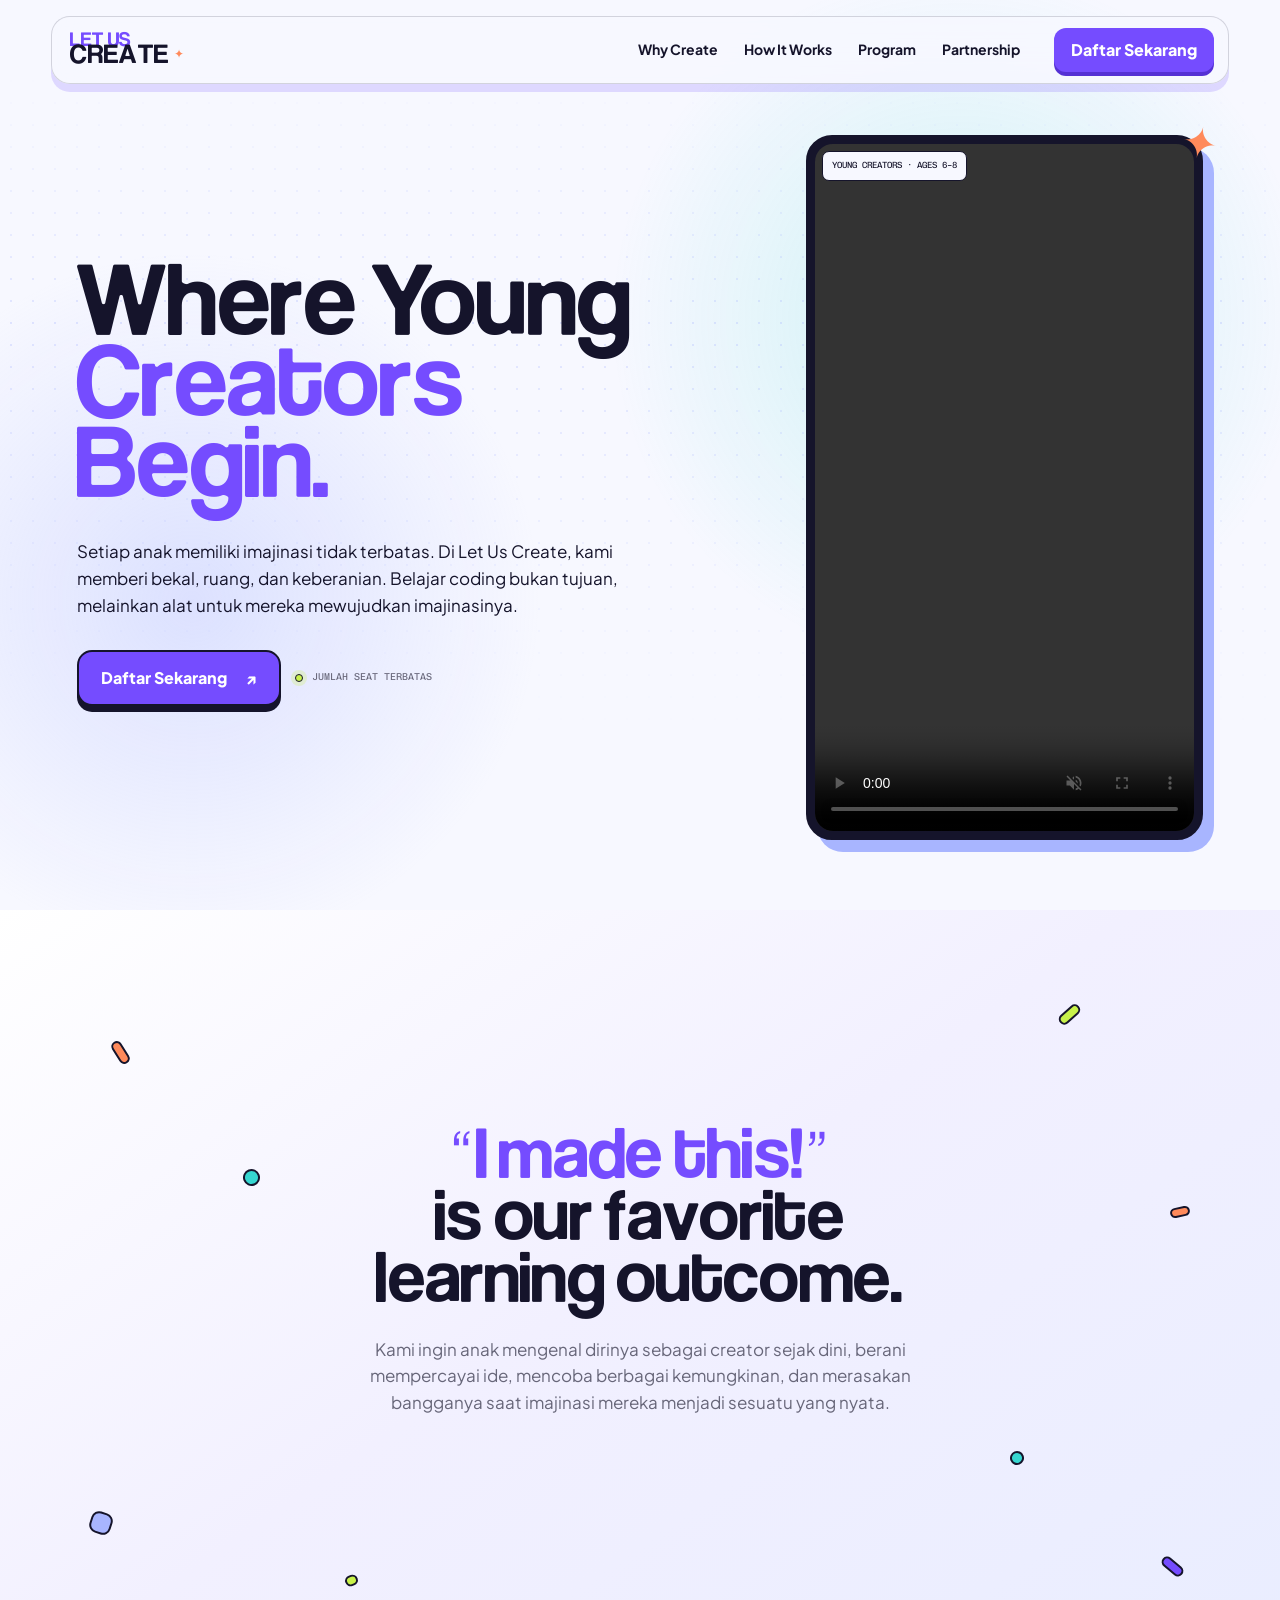
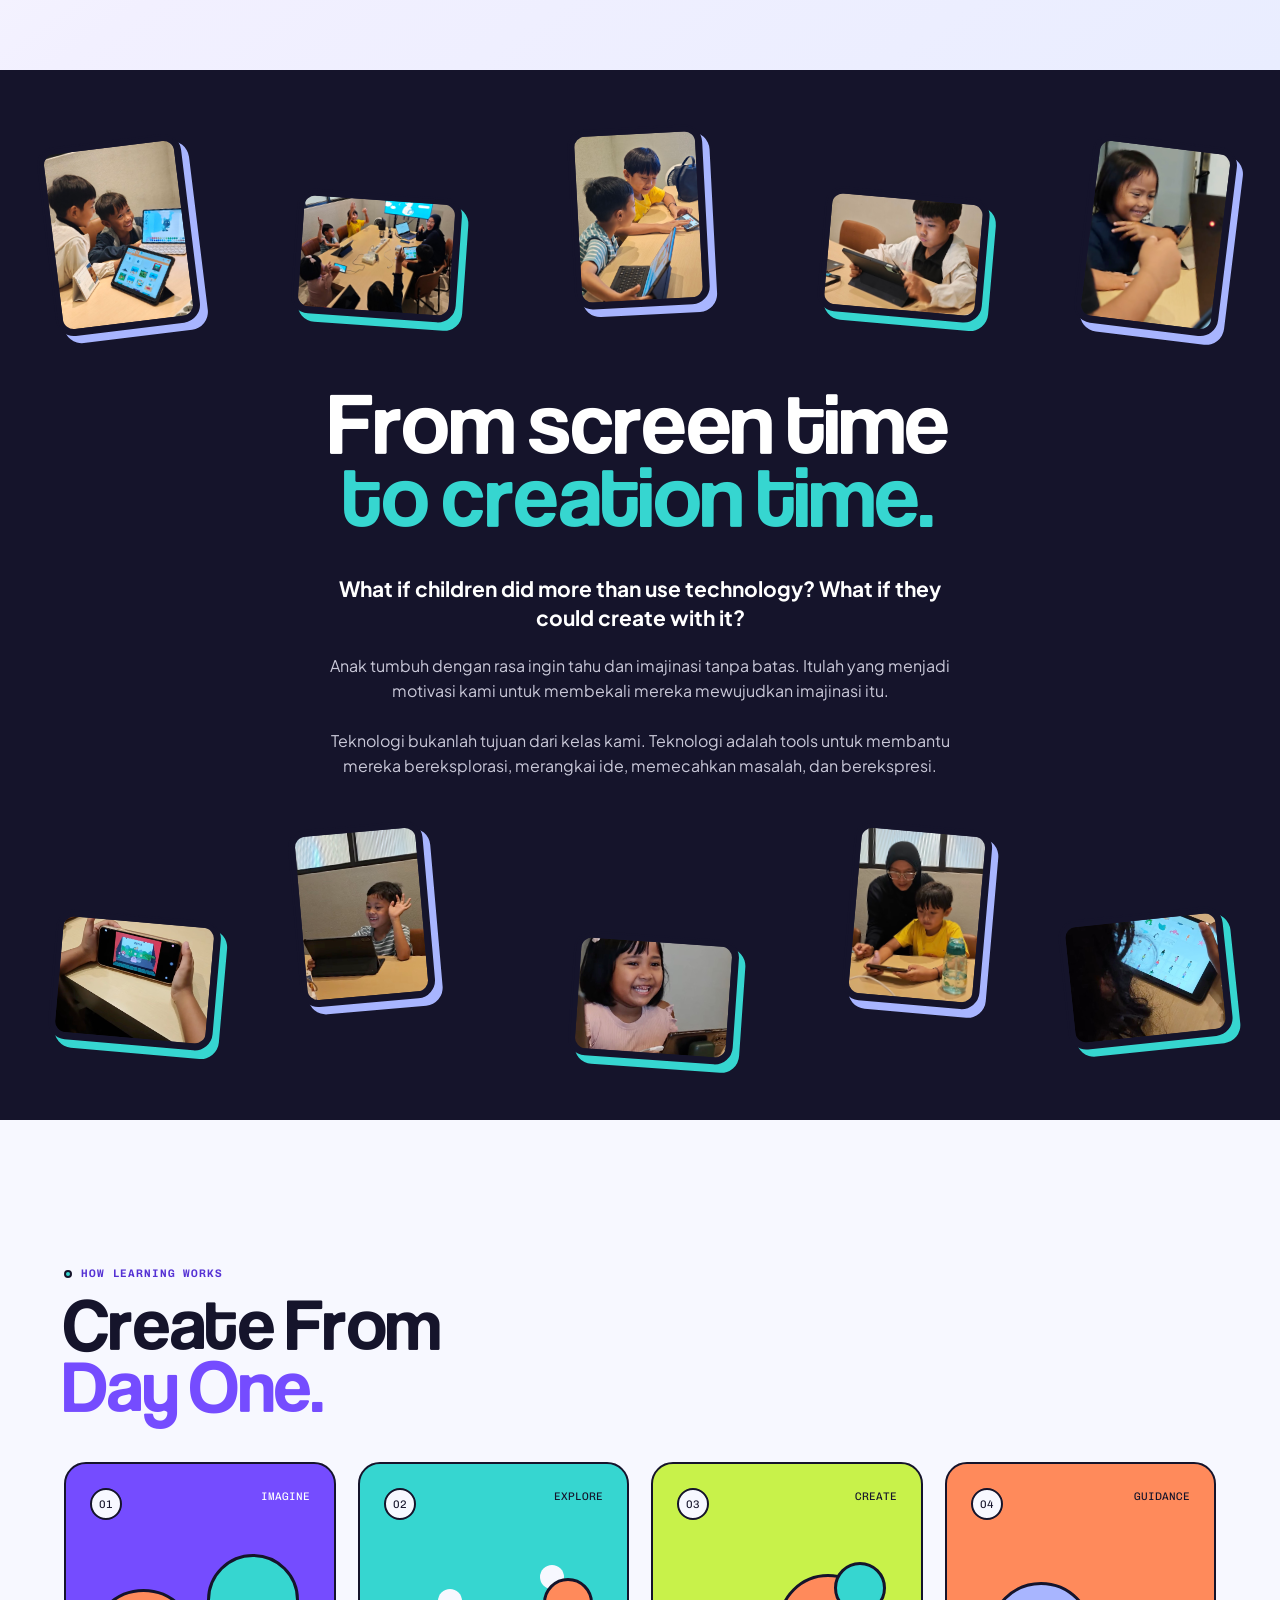
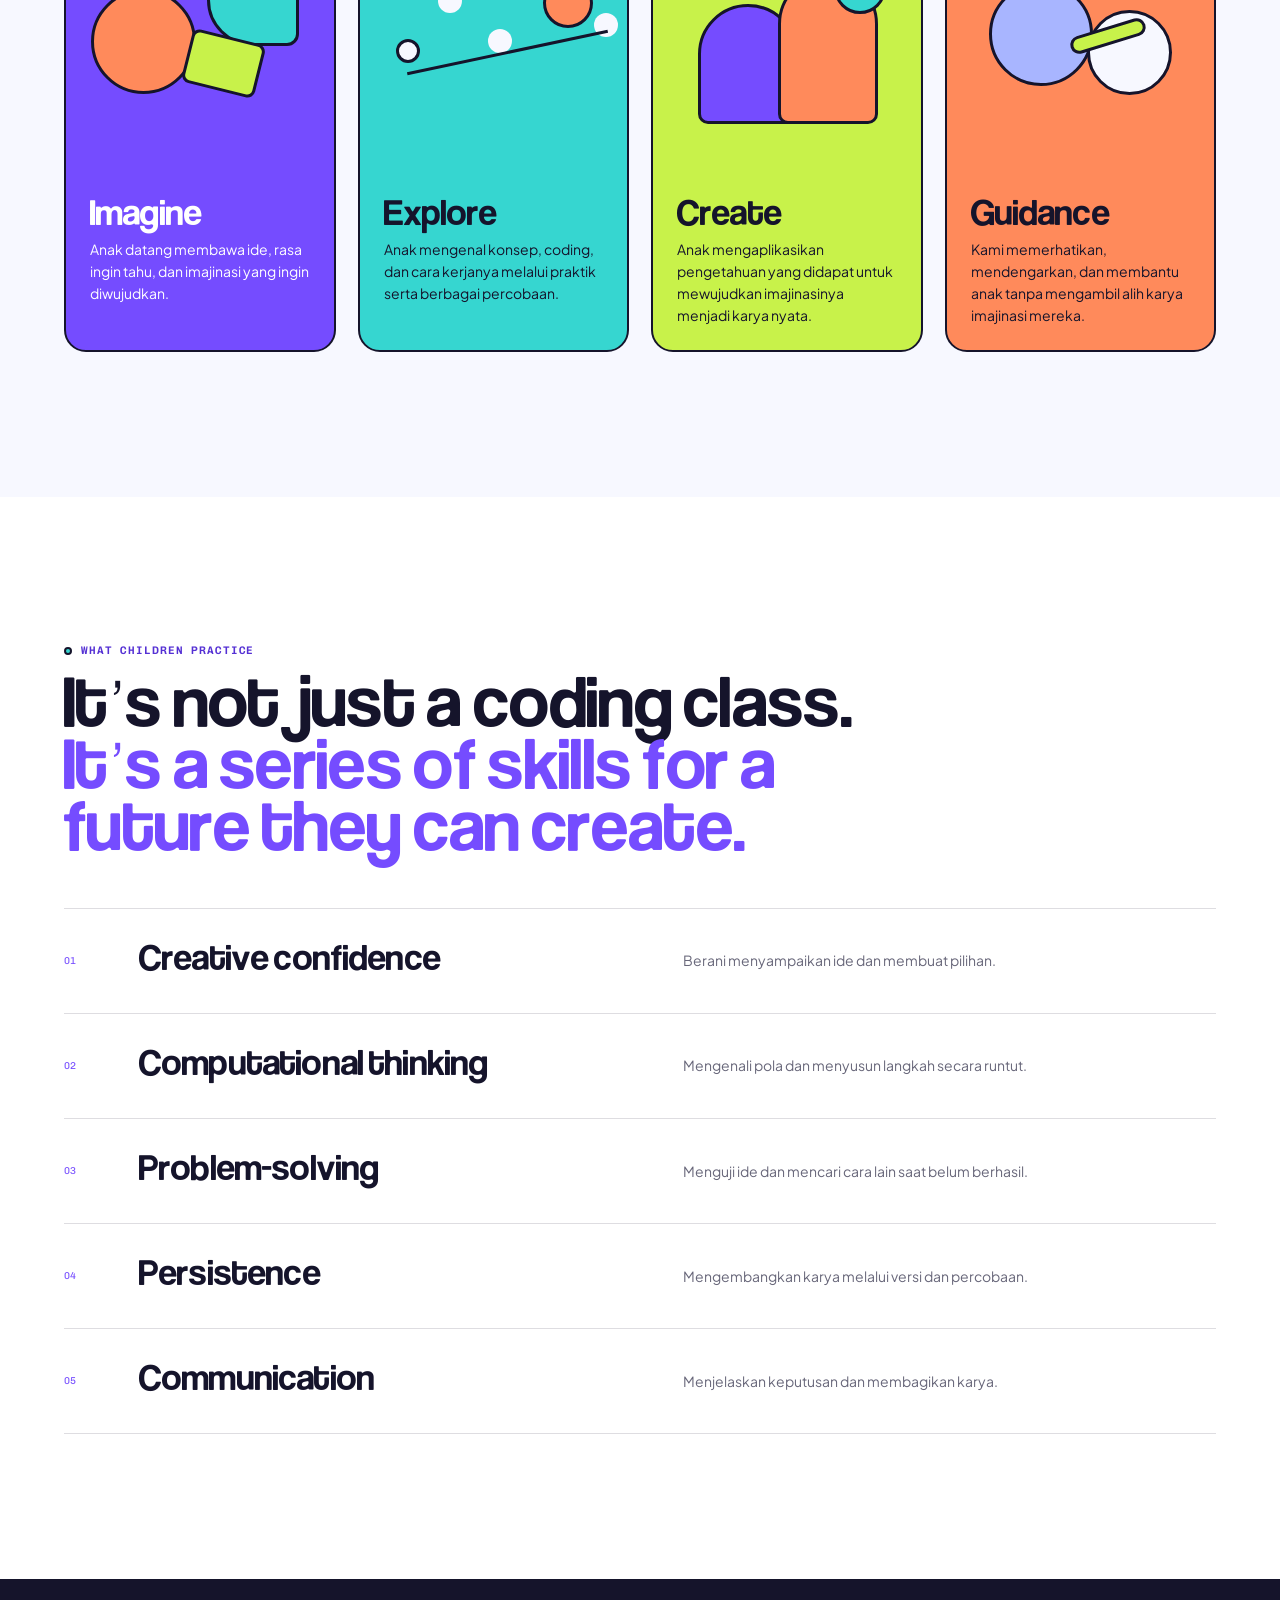
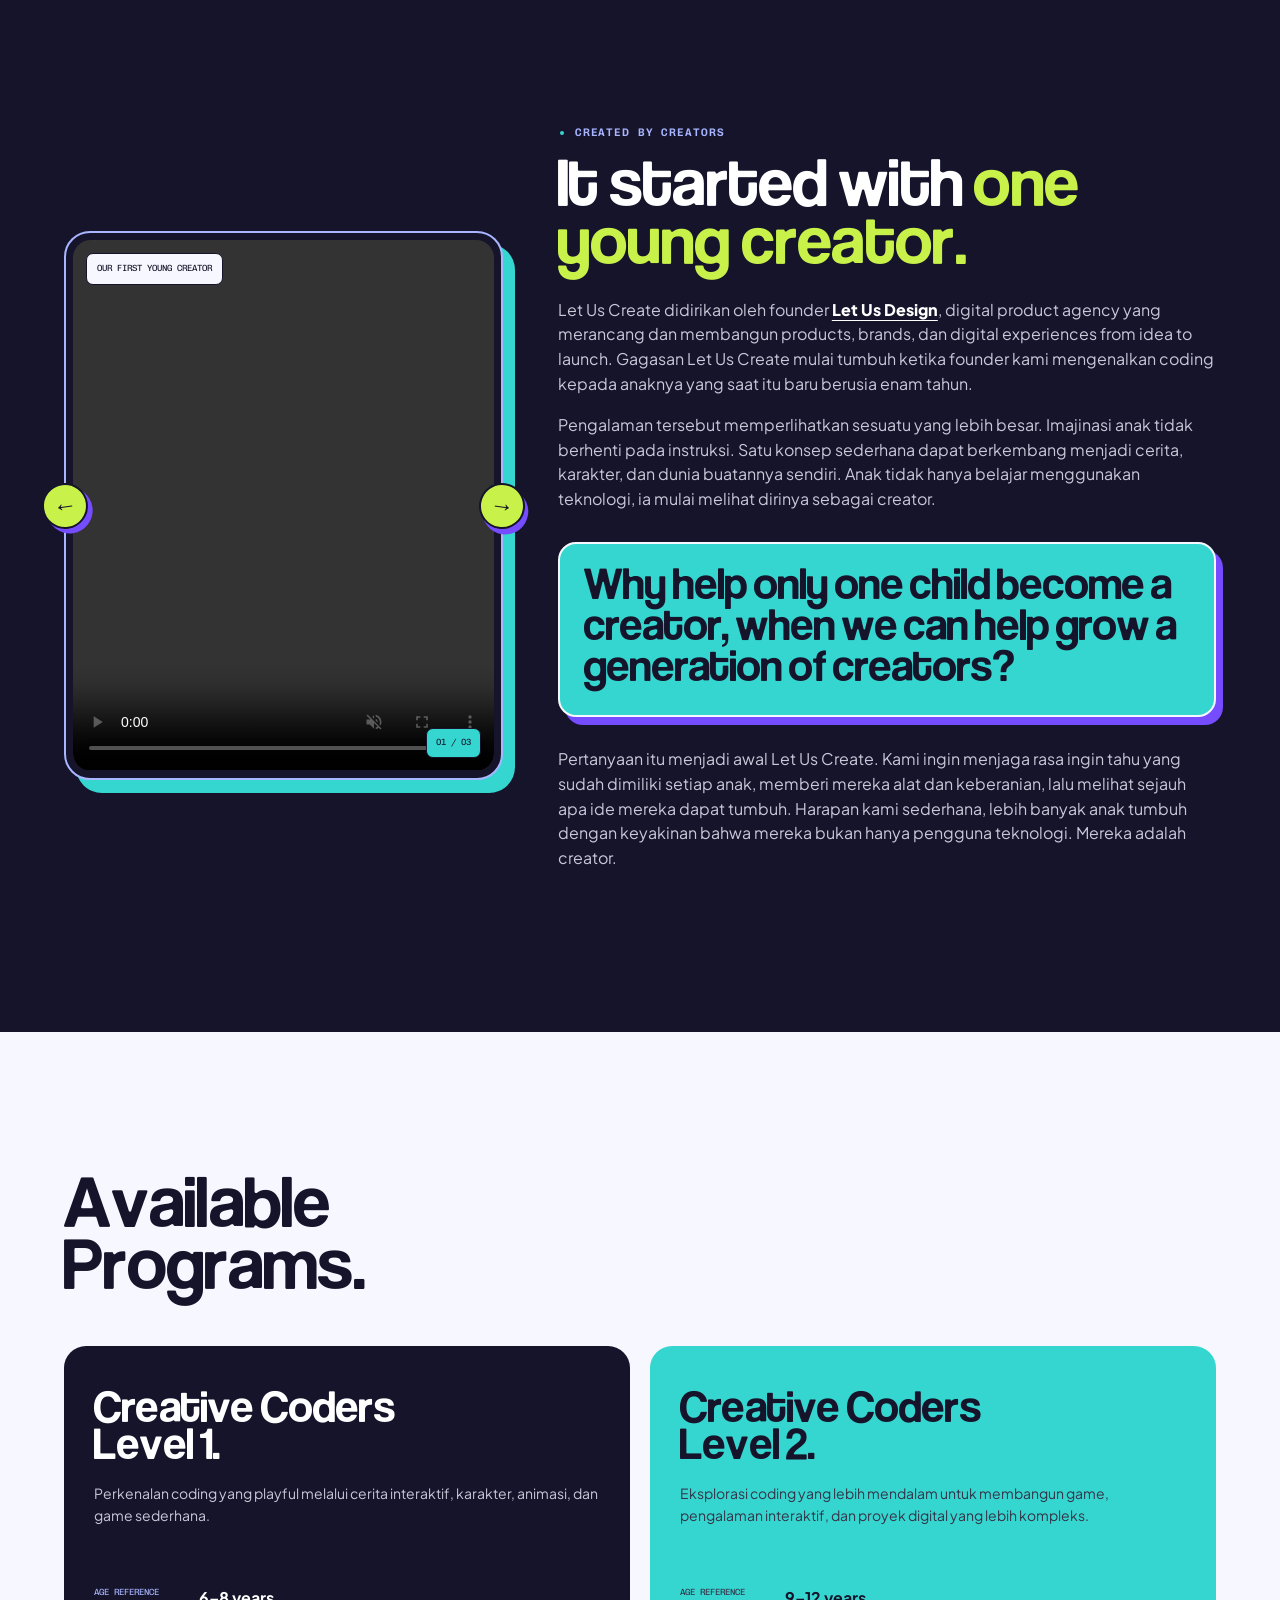
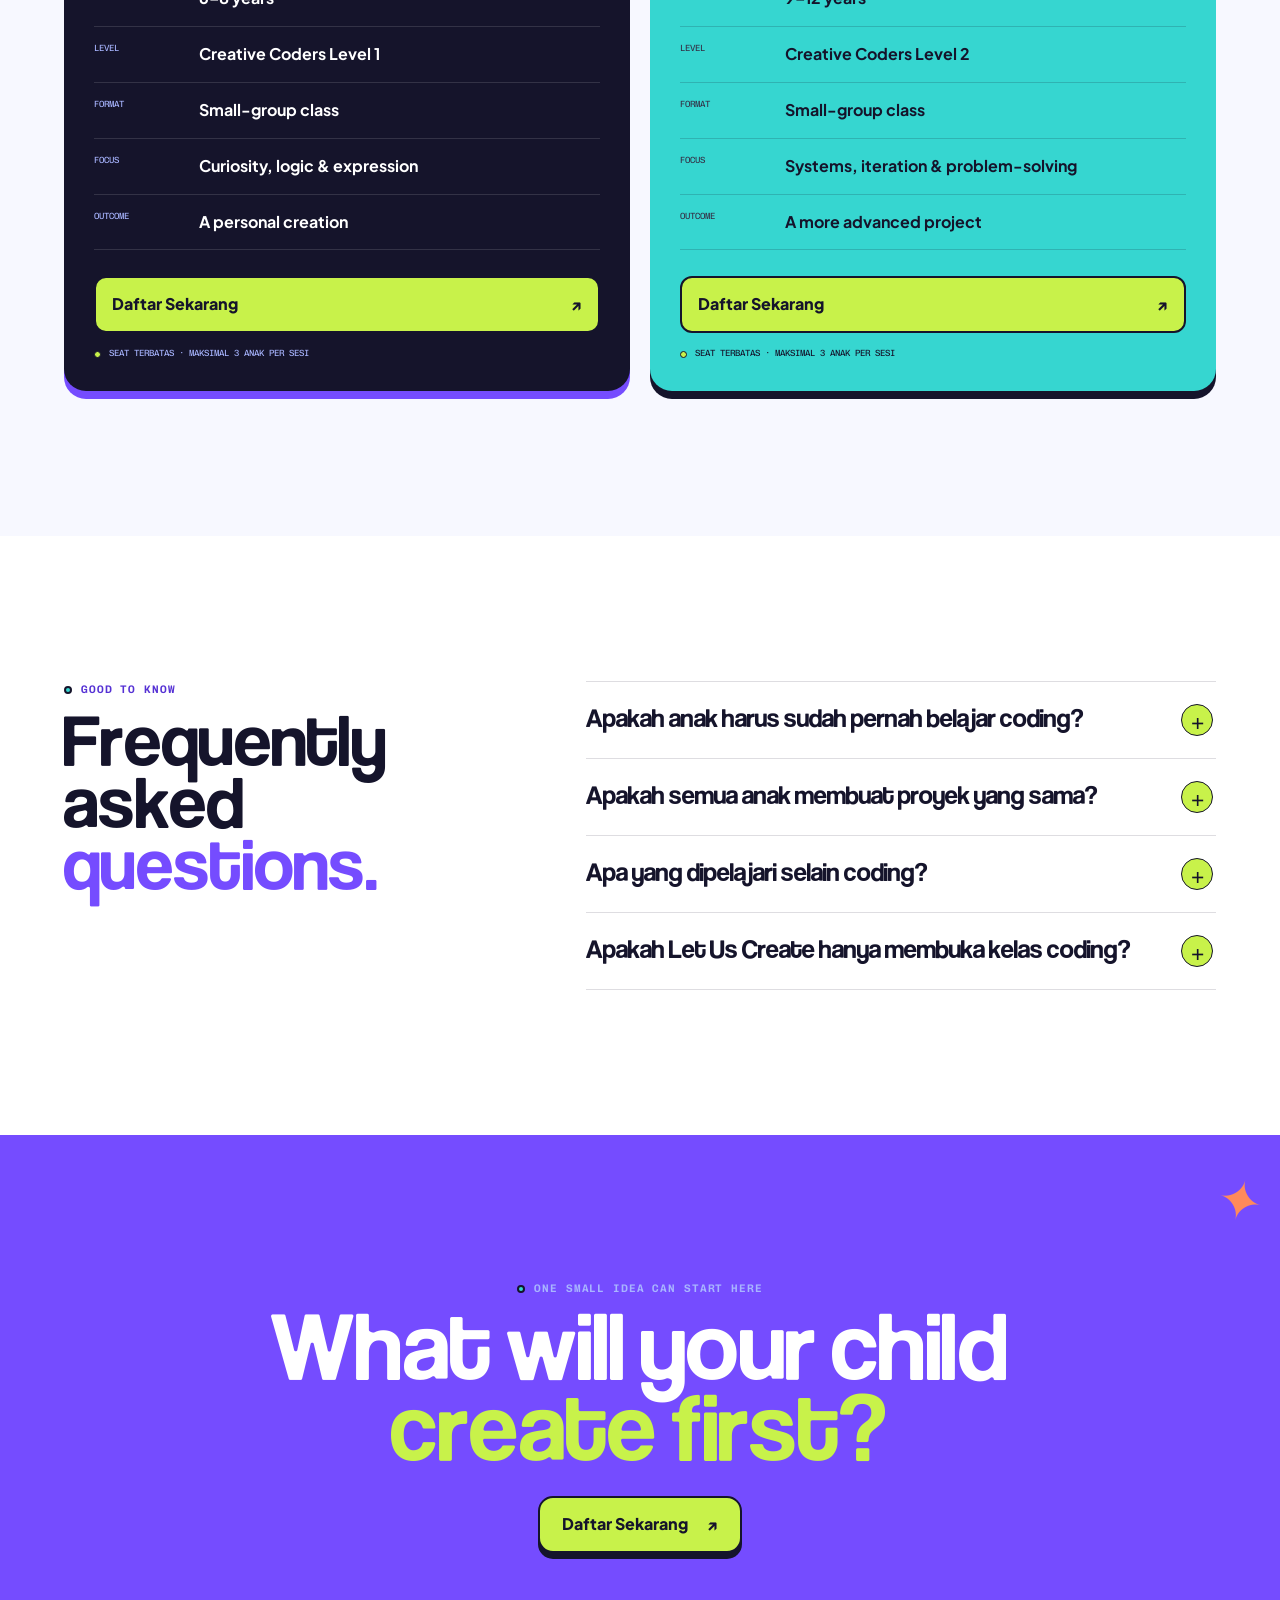
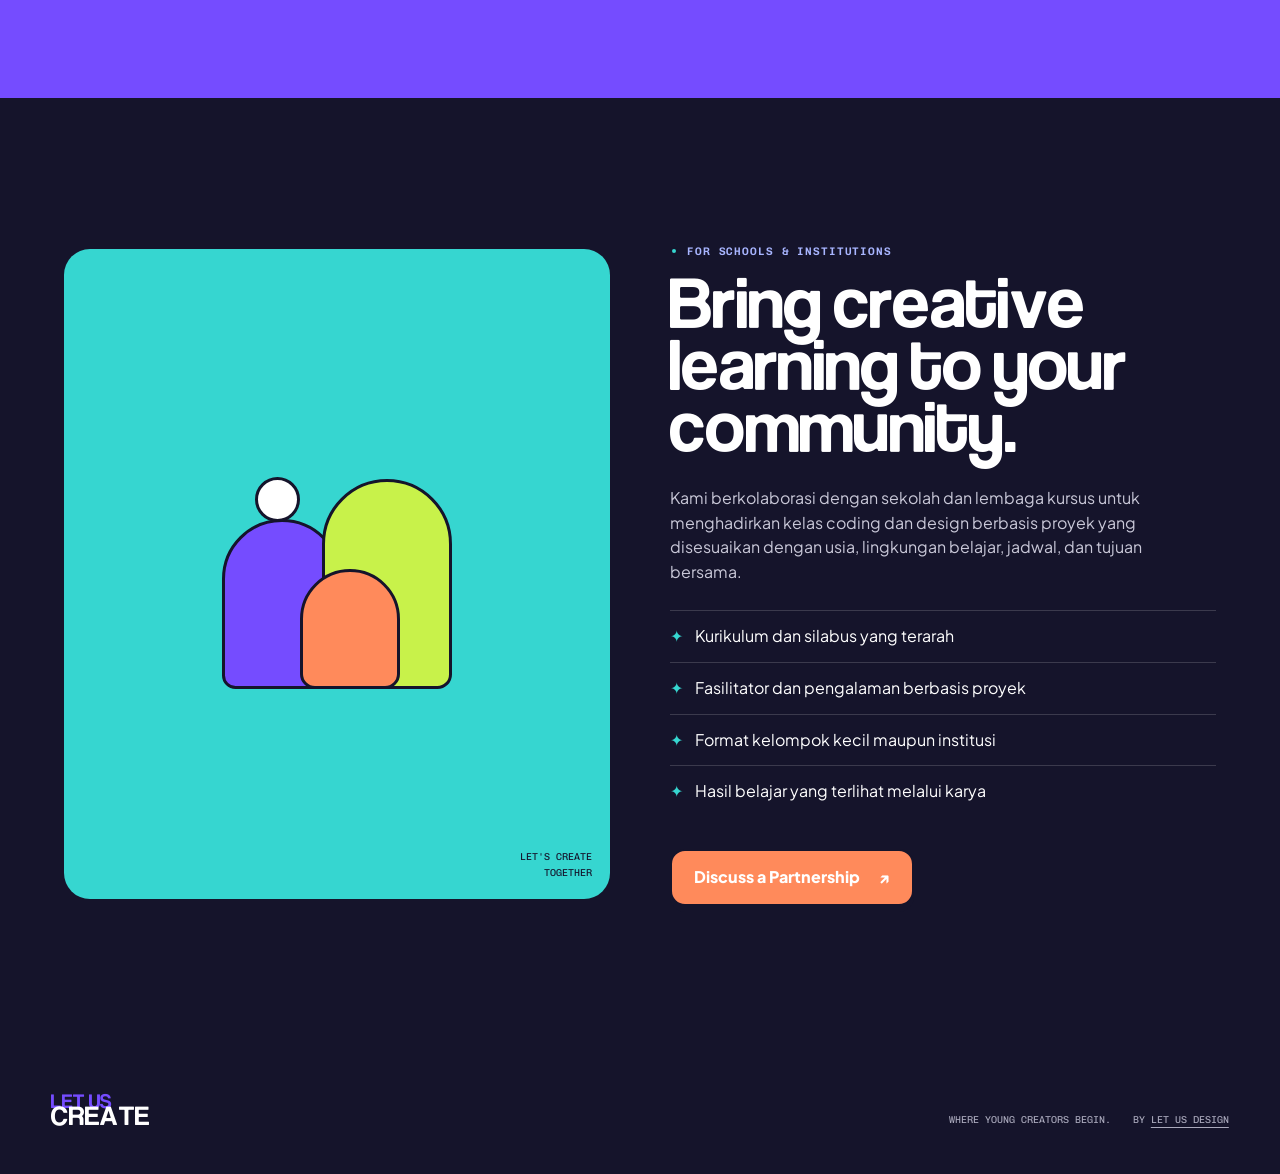
==== create/index.html @ 2b20029e "Let Us Create Website" ====
<!doctype html>
<html lang="id">
<head>
  <meta charset="utf-8">
  <meta name="viewport" content="width=device-width, initial-scale=1">
  <meta name="description" content="Let Us Create membantu anak usia 6–8 tahun belajar coding lewat kelas kreatif berbasis proyek. Anak mulai membuat karya sejak hari pertama.">
  <meta name="theme-color" content="#f7f8ff">
  <meta property="og:title" content="Let Us Create | Create From Day One">
  <meta property="og:description" content="Creative coding and design experiences where young ideas come to life.">
  <meta property="og:type" content="website">
  <title>Let Us Create | Create From Day One</title>
  <link rel="icon" href="../images/favicon.png">
  <link rel="stylesheet" href="styles.css">
</head>
<body>
  <a class="skip-link" href="#main">Skip to content</a>

  <header class="site-header" data-header>
    <div class="container site-header__inner">
    <a class="brand" href="#top" aria-label="Let Us Create, kembali ke atas">
      <span class="brand__let">LET US</span>
      <span class="brand__create">CREATE<span class="brand__spark" aria-hidden="true">✦</span></span>
    </a>

    <button class="menu-button" type="button" aria-expanded="false" aria-controls="site-nav" data-menu-button>
      <span></span><span></span>
      <span class="sr-only">Buka menu</span>
    </button>

    <nav class="site-nav" id="site-nav" aria-label="Navigasi utama" data-nav>
      <a href="#why">Why Create</a>
      <a href="#method">How It Works</a>
      <a href="#program">Program</a>
      <a href="#partner">Partnership</a>
      <a class="button button--small" href="https://calendly.com/sani-fath/30min" target="_blank" rel="noopener">Daftar Sekarang</a>
    </nav>
    </div>
  </header>

  <main id="main">
    <section class="hero" id="top">
      <div class="hero__dots" aria-hidden="true"></div>
      <div class="container hero__inner">
      <div class="hero__content reveal">
        <h1>Where Young<br><span>Creators Begin.</span></h1>
        <p class="hero__lead">Setiap anak memiliki imajinasi tidak terbatas. Di Let Us Create, kami memberi bekal, ruang, dan keberanian. Belajar coding bukan tujuan, melainkan alat untuk mereka mewujudkan imajinasinya.</p>
        <div class="hero__actions">
          <a class="button" href="https://calendly.com/sani-fath/30min" target="_blank" rel="noopener">Daftar Sekarang <span aria-hidden="true">↗</span></a>
          <span class="hero__seat"><i aria-hidden="true"></i> Jumlah seat terbatas</span>
        </div>
      </div>

      <div class="hero-video reveal">
        <video autoplay muted loop controls playsinline preload="metadata" aria-label="Video kelas Let Us Create">
          <source src="../let-us-create/Kids Coding Class Trial.mp4" type="video/mp4">
          Browser Anda tidak mendukung pemutaran video.
        </video>
        <div class="video-tag video-tag--top">YOUNG CREATORS · AGES 6–8</div>
        <div class="hero-video__spark" aria-hidden="true">✦</div>
      </div>
      </div>
    </section>

    <section class="video-story" id="creator-story">
      <div class="pride-confetti" aria-hidden="true">
        <i></i><i></i><i></i><i></i><i></i><i></i><i></i><i></i>
      </div>
      <div class="container"><div class="section-heading section-heading--center reveal">
        <h2><span class="trial-highlight">“I made this!”</span><span class="trial-rest">is our favorite<br><span class="trial-outcome">learning outcome.</span></span></h2>
        <p>Kami ingin anak mengenal dirinya sebagai creator sejak dini, berani mempercayai ide, mencoba berbagai kemungkinan, dan merasakan bangganya saat imajinasi mereka menjadi sesuatu yang nyata.</p>
      </div></div>
    </section>

    <section class="screen-time" id="why">
      <div class="container screen-time__inner">
      <div class="screen-time__copy reveal">
        <h2>From screen time<br><em>to creation time.</em></h2>
      </div>
      <div class="screen-time__detail reveal">
        <p class="lead-light">What if children did more than use technology? What if they could create with it?</p>
        <p>Anak tumbuh dengan rasa ingin tahu dan imajinasi tanpa batas. Itulah yang menjadi motivasi kami untuk membekali mereka mewujudkan imajinasi itu.<br><br>Teknologi bukanlah tujuan dari kelas kami. Teknologi adalah tools untuk membantu mereka bereksplorasi, merangkai ide, memecahkan masalah, dan berekspresi.</p>
      </div>
      <div class="screen-time__gallery" aria-hidden="true">
        <figure><img src="../let-us-create/assets/coding%201.jpg" alt=""></figure>
        <figure><img src="../let-us-create/assets/coding%202.jpg" alt=""></figure>
        <figure><img src="../let-us-create/assets/coding%203.jpg" alt=""></figure>
        <figure><img src="../let-us-create/assets/coding%204.jpg" alt=""></figure>
        <figure><img src="../let-us-create/assets/coding%205.jpg" alt=""></figure>
        <figure><img src="../let-us-create/assets/coding%206.jpg" alt=""></figure>
        <figure><img src="../let-us-create/assets/coding%207.jpg" alt=""></figure>
        <figure><img src="../let-us-create/assets/coding%208.jpg" alt=""></figure>
        <figure><img src="../let-us-create/assets/coding%209.jpg" alt=""></figure>
        <figure><img src="../let-us-create/assets/coding%2010.jpg" alt=""></figure>
      </div>
      </div>
    </section>

    <section class="method section" id="method">
      <div class="container">
      <div class="section-heading reveal">
        <p class="eyebrow"><span></span> How learning works</p>
        <h2>Create From<br><span>Day One.</span></h2>
      </div>

      <div class="steps">
        <article class="step step--purple reveal">
          <div class="step__top"><span>01</span><span>IMAGINE</span></div>
          <div class="step__graphic step__graphic--imagine" aria-hidden="true"><i></i><i></i><i></i></div>
          <h3>Imagine</h3>
          <p>Anak datang membawa ide, rasa ingin tahu, dan imajinasi yang ingin diwujudkan.</p>
        </article>

        <article class="step step--cyan reveal">
          <div class="step__top"><span>02</span><span>EXPLORE</span></div>
          <div class="step__graphic step__graphic--explore" aria-hidden="true"><i></i><i></i><i></i></div>
          <h3>Explore</h3>
          <p>Anak mengenal konsep, coding, dan cara kerjanya melalui praktik serta berbagai percobaan.</p>
        </article>

        <article class="step step--lime reveal">
          <div class="step__top"><span>03</span><span>CREATE</span></div>
          <div class="step__graphic step__graphic--create" aria-hidden="true"><i></i><i></i><i></i></div>
          <h3>Create</h3>
          <p>Anak mengaplikasikan pengetahuan yang didapat untuk mewujudkan imajinasinya menjadi karya nyata.</p>
        </article>

        <article class="step step--orange reveal">
          <div class="step__top"><span>04</span><span>GUIDANCE</span></div>
          <div class="step__graphic step__graphic--guidance" aria-hidden="true"><i></i><i></i><i></i></div>
          <h3>Guidance</h3>
          <p>Kami memerhatikan, mendengarkan, dan membantu anak tanpa mengambil alih karya imajinasi mereka.</p>
        </article>
      </div>
      </div>
    </section>

    <section class="difference section" hidden aria-hidden="true">
      <div class="container">
      <div class="section-heading section-heading--center reveal">
        <h2>Not just what they know,<br><span>but what they can create.</span></h2>
      </div>

      <div class="feature-grid">
        <article class="feature feature--wide feature--violet reveal">
          <span class="feature__index">01</span>
          <div>
            <h3>Create from the first class</h3>
            <p>Karya pertama boleh sederhana. Yang penting, rasa memiliki dan rasa bangganya nyata.</p>
          </div>
          <div class="mini-creation" aria-hidden="true"><span></span><span></span><span></span></div>
        </article>
        <article class="feature reveal">
          <span class="feature__index">02</span>
          <h3>Projects, not passive lectures</h3>
          <p>Konsep langsung dipakai dalam proyek agar terasa konkret dan mudah dipahami.</p>
        </article>
        <article class="feature feature--dark reveal">
          <span class="feature__index">03</span>
          <h3>One foundation, many possibilities</h3>
          <p>Satu titik awal tidak harus menghasilkan tujuh karya yang identik.</p>
        </article>
        <article class="feature feature--wide feature--cyan reveal">
          <span class="feature__index">04</span>
          <div>
            <h3>Guidance without taking over</h3>
            <p>Fasilitator bertanya, mendengarkan, dan membantu anak menemukan langkah berikutnya tanpa mengambil alih karyanya.</p>
          </div>
          <div class="node-path" aria-hidden="true"><i></i><i></i><i></i></div>
        </article>
      </div>
      </div>
    </section>

    <section class="skills section">
      <div class="container">
      <p class="eyebrow reveal"><span></span> What children practice</p>
      <div class="skills__headline reveal">
        <h2>It’s not just a coding class.<br><span>It’s a series of skills for a future they can create.</span></h2>
      </div>
      <div class="skill-list">
        <div class="skill-item reveal"><span>01</span><h3>Creative confidence</h3><p>Berani menyampaikan ide dan membuat pilihan.</p></div>
        <div class="skill-item reveal"><span>02</span><h3>Computational thinking</h3><p>Mengenali pola dan menyusun langkah secara runtut.</p></div>
        <div class="skill-item reveal"><span>03</span><h3>Problem-solving</h3><p>Menguji ide dan mencari cara lain saat belum berhasil.</p></div>
        <div class="skill-item reveal"><span>04</span><h3>Persistence</h3><p>Mengembangkan karya melalui versi dan percobaan.</p></div>
        <div class="skill-item reveal"><span>05</span><h3>Communication</h3><p>Menjelaskan keputusan dan membagikan karya.</p></div>
      </div>
      </div>
    </section>

    <section class="about section">
      <div class="container about__inner">
        <div class="about__media reveal" data-about-slider>
          <div class="about__slides">
            <video class="active" muted loop controls playsinline preload="metadata" aria-label="Cerita awal Let Us Create, video 1" data-about-slide>
              <source src="../let-us-create/assets/video%20coding%201.mp4" type="video/mp4">
            </video>
            <video muted loop controls playsinline preload="metadata" aria-label="Cerita awal Let Us Create, video 2" data-about-slide aria-hidden="true">
              <source src="../let-us-create/assets/video%20coding%202.mp4" type="video/mp4">
            </video>
            <video muted loop controls playsinline preload="metadata" aria-label="Cerita awal Let Us Create, video 3" data-about-slide aria-hidden="true">
              <source src="../let-us-create/assets/video%20coding%203.mp4" type="video/mp4">
            </video>
          </div>
          <span class="about__media-label">OUR FIRST YOUNG CREATOR</span>
          <button class="about__arrow about__arrow--prev" type="button" aria-label="Video sebelumnya" data-about-prev>←</button>
          <button class="about__arrow about__arrow--next" type="button" aria-label="Video berikutnya" data-about-next>→</button>
          <span class="about__counter" aria-live="polite" data-about-counter>01 / 03</span>
        </div>
        <div class="about__copy reveal">
          <p class="eyebrow eyebrow--light"><span></span> Created by creators</p>
          <h2>It started with <span>one young creator.</span></h2>
          <p>Let Us Create didirikan oleh founder <a href="../index.html">Let Us Design</a>, digital product agency yang merancang dan membangun products, brands, dan digital experiences from idea to launch. Gagasan Let Us Create mulai tumbuh ketika founder kami mengenalkan coding kepada anaknya yang saat itu baru berusia enam tahun.</p>
          <p>Pengalaman tersebut memperlihatkan sesuatu yang lebih besar. Imajinasi anak tidak berhenti pada instruksi. Satu konsep sederhana dapat berkembang menjadi cerita, karakter, dan dunia buatannya sendiri. Anak tidak hanya belajar menggunakan teknologi, ia mulai melihat dirinya sebagai creator.</p>
          <blockquote>Why help only one child become a creator, when we can help grow a generation of creators?</blockquote>
          <p>Pertanyaan itu menjadi awal Let Us Create. Kami ingin menjaga rasa ingin tahu yang sudah dimiliki setiap anak, memberi mereka alat dan keberanian, lalu melihat sejauh apa ide mereka dapat tumbuh. Harapan kami sederhana, lebih banyak anak tumbuh dengan keyakinan bahwa mereka bukan hanya pengguna teknologi. Mereka adalah creator.</p>
        </div>
      </div>
    </section>

    <section class="program section" id="program">
      <div class="container">
      <div class="program__intro reveal">
        <h2>Available<br><span>Programs.</span></h2>
      </div>

      <div class="program-grid">
        <article class="program-card program-card--junior reveal">
          <div class="program-card__title">
            <h3>Creative Coders<br>Level 1.</h3>
            <p>Perkenalan coding yang playful melalui cerita interaktif, karakter, animasi, dan game sederhana.</p>
          </div>
          <dl>
            <div><dt>AGE REFERENCE</dt><dd>6–8 years</dd></div>
            <div><dt>LEVEL</dt><dd>Creative Coders Level 1</dd></div>
            <div><dt>FORMAT</dt><dd>Small-group class</dd></div>
            <div><dt>FOCUS</dt><dd>Curiosity, logic &amp; expression</dd></div>
            <div><dt>OUTCOME</dt><dd>A personal creation</dd></div>
          </dl>
          <a class="program-card__action" href="https://calendly.com/sani-fath/30min" target="_blank" rel="noopener">Daftar Sekarang <span aria-hidden="true">↗</span></a>
          <p class="program-card__seat"><i aria-hidden="true"></i> Seat terbatas · Maksimal 3 anak per sesi</p>
        </article>

        <article class="program-card program-card--makers reveal">
          <div class="program-card__title">
            <h3>Creative Coders<br>Level 2.</h3>
            <p>Eksplorasi coding yang lebih mendalam untuk membangun game, pengalaman interaktif, dan proyek digital yang lebih kompleks.</p>
          </div>
          <dl>
            <div><dt>AGE REFERENCE</dt><dd>9–12 years</dd></div>
            <div><dt>LEVEL</dt><dd>Creative Coders Level 2</dd></div>
            <div><dt>FORMAT</dt><dd>Small-group class</dd></div>
            <div><dt>FOCUS</dt><dd>Systems, iteration &amp; problem-solving</dd></div>
            <div><dt>OUTCOME</dt><dd>A more advanced project</dd></div>
          </dl>
          <a class="program-card__action" href="https://calendly.com/sani-fath/30min" target="_blank" rel="noopener">Daftar Sekarang <span aria-hidden="true">↗</span></a>
          <p class="program-card__seat"><i aria-hidden="true"></i> Seat terbatas · Maksimal 3 anak per sesi</p>
        </article>
      </div>
      </div>
    </section>

    <section class="faq section">
      <div class="container">
      <div class="section-heading reveal">
        <p class="eyebrow"><span></span> Good to know</p>
        <h2>Frequently asked<br><span>questions.</span></h2>
      </div>
      <div class="faq-list">
        <details class="reveal">
          <summary>Apakah anak harus sudah pernah belajar coding?<span>+</span></summary>
          <p>Tidak. Creative Coding: Explorer dirancang sebagai kelas pengenalan. Kami memulai dari alat dan konsep yang sesuai usia.</p>
        </details>
        <details class="reveal">
          <summary>Apakah semua anak membuat proyek yang sama?<span>+</span></summary>
          <p>Anak bisa memulai dari fondasi yang sama, tetapi bebas membuat pilihan personal. Karakter, cerita, interaksi, dan hasil akhirnya dapat berbeda.</p>
        </details>
        <details class="reveal">
          <summary>Apa yang dipelajari selain coding?<span>+</span></summary>
          <p>Anak juga melatih kreativitas, cara berpikir runtut, problem-solving, keberanian mencoba, ketekunan, dan kemampuan menjelaskan karya.</p>
        </details>
        <details class="reveal">
          <summary>Apakah Let Us Create hanya membuka kelas coding?<span>+</span></summary>
          <p>Coding adalah program pertama kami. Ke depan, Let Us Create dapat berkembang ke design, storytelling, ilustrasi digital, animasi, dan teknologi kreatif lainnya.</p>
        </details>
      </div>
      </div>
    </section>

    <section class="final-cta">
      <div class="container final-cta__inner">
      <div class="final-cta__spark" aria-hidden="true">✦</div>
      <p class="eyebrow eyebrow--light"><span></span> One small idea can start here</p>
      <h2>What will your child<br><em>create first?</em></h2>
      <a class="button button--lime" href="https://calendly.com/sani-fath/30min" target="_blank" rel="noopener">Daftar Sekarang <span aria-hidden="true">↗</span></a>
      </div>
    </section>

    <section class="partnership section" id="partner">
      <div class="container partnership__inner">
      <div class="partnership__visual reveal" aria-hidden="true">
        <div class="partner-portal"><i></i><i></i><i></i><i></i></div>
        <span>LET'S CREATE<br>TOGETHER</span>
      </div>
      <div class="partnership__copy reveal">
        <p class="eyebrow eyebrow--light"><span></span> For schools &amp; institutions</p>
        <h2>Bring creative learning to your community.</h2>
        <p>Kami berkolaborasi dengan sekolah dan lembaga kursus untuk menghadirkan kelas coding dan design berbasis proyek yang disesuaikan dengan usia, lingkungan belajar, jadwal, dan tujuan bersama.</p>
        <ul>
          <li>Kurikulum dan silabus yang terarah</li>
          <li>Fasilitator dan pengalaman berbasis proyek</li>
          <li>Format kelompok kecil maupun institusi</li>
          <li>Hasil belajar yang terlihat melalui karya</li>
        </ul>
        <a class="button button--orange" href="https://calendly.com/sani-fath/30min" target="_blank" rel="noopener">Discuss a Partnership <span aria-hidden="true">↗</span></a>
      </div>
      </div>
    </section>
  </main>

  <footer class="footer">
    <div class="container footer__inner">
    <a class="brand brand--footer" href="#top">
      <span class="brand__let">LET US</span>
      <span class="brand__create">CREATE</span>
    </a>
    <p>Where Young Creators Begin.</p>
    <p>By <a href="../index.html">Let Us Design</a></p>
    </div>
  </footer>

  <script src="script.js"></script>
</body>
</html>
---- create/styles.css ----
@import url("https://fonts.googleapis.com/css2?family=Chivo+Mono:wght@400;500;600&family=Plus+Jakarta+Sans:wght@400;500;600;700;800&display=swap");

@font-face {
  font-family: "LetUs Round";
  src: url("../fonts/CoolveticaRound-by-LetUs.ttf") format("truetype");
  font-display: swap;
}

:root {
  --ink: #15142b;
  --cloud: #f7f8ff;
  --white: #fff;
  --violet: #754cff;
  --violet-dark: #5531d4;
  --cyan: #36d6d0;
  --lime: #c8f24a;
  --orange: #ff8a5b;
  --periwinkle: #a8b5ff;
  --muted: #68677a;
  --line: rgba(21, 20, 43, .14);
  --mono: "Chivo Mono", ui-monospace, monospace;
  --body: "Plus Jakarta Sans", Arial, sans-serif;
  --display: "LetUs Round", "Plus Jakarta Sans", sans-serif;
  --shadow: 0 6px 0 var(--ink);
}

* { box-sizing: border-box; }
html { scroll-behavior: smooth; }
body {
  margin: 0;
  background: var(--cloud);
  color: var(--ink);
  font-family: var(--body);
  font-size: 16px;
  line-height: 1.55;
  overflow-x: hidden;
}
body.menu-open { overflow: hidden; }
a { color: inherit; }
img, video { display: block; max-width: 100%; }
button, a { -webkit-tap-highlight-color: transparent; }

.skip-link {
  position: fixed;
  z-index: 1000;
  top: 10px;
  left: 10px;
  padding: 10px 14px;
  transform: translateY(-150%);
  background: var(--ink);
  color: white;
  border-radius: 8px;
}
.skip-link:focus { transform: translateY(0); }
.sr-only { position: absolute; width: 1px; height: 1px; overflow: hidden; clip: rect(0,0,0,0); }
.container { width: min(100%, 1200px); margin-inline: auto; }

.site-header {
  position: fixed;
  z-index: 100;
  inset: 0 0 auto;
  min-height: 70px;
  padding: 13px 18px;
  background: rgba(247,248,255,.88);
  border-bottom: 1px solid transparent;
  backdrop-filter: blur(14px);
  transition: border-color .2s ease;
}
.site-header__inner { display: flex; align-items: center; justify-content: space-between; }
.site-header.scrolled { border-color: var(--line); }
.brand { display: inline-flex; flex-direction: column; text-decoration: none; font-family: var(--display); font-size: 17px; line-height: .82; letter-spacing: .02em; }
.brand__let { color: var(--violet); }
.brand__create { position: relative; font-size: 23px; }
.brand__spark { position: absolute; top: 1px; right: -15px; color: var(--orange); font-family: var(--body); font-size: 12px; }
.menu-button { width: 44px; height: 44px; display: grid; place-content: center; gap: 7px; background: var(--ink); border: 0; border-radius: 50%; cursor: pointer; }
.menu-button span:not(.sr-only) { display: block; width: 19px; height: 2px; background: white; transition: transform .2s ease; }
.menu-button[aria-expanded="true"] span:first-child { transform: translateY(4.5px) rotate(45deg); }
.menu-button[aria-expanded="true"] span:nth-child(2) { transform: translateY(-4.5px) rotate(-45deg); }
.site-nav {
  position: fixed;
  inset: 70px 0 auto;
  display: none;
  flex-direction: column;
  align-items: stretch;
  gap: 4px;
  min-height: calc(100vh - 70px);
  padding: 30px 18px;
  background: var(--cloud);
}
.site-nav.open { display: flex; }
.site-nav > a:not(.button) { padding: 17px 4px; border-bottom: 1px solid var(--line); font-family: var(--display); font-size: 28px; text-decoration: none; }
.site-nav .button { margin-top: 20px; }

.button {
  min-height: 54px;
  display: inline-flex;
  align-items: center;
  justify-content: center;
  gap: 18px;
  padding: 14px 22px;
  background: var(--violet);
  color: white;
  border: 2px solid var(--ink);
  border-radius: 15px;
  box-shadow: var(--shadow);
  font-weight: 800;
  text-decoration: none;
  transition: transform .16s ease, box-shadow .16s ease;
}
.button:hover { transform: translateY(2px); box-shadow: 0 4px 0 var(--ink); }
.button:active { transform: translateY(6px); box-shadow: 0 0 0 var(--ink); }
.button--small { min-height: 44px; padding: 9px 17px; border-width: 0; border-radius: 12px; box-shadow: 0 4px 0 var(--violet-dark); }
.button--orange { background: var(--orange); }
.button--lime { background: var(--lime); color: var(--ink); }
.text-link { display: inline-flex; align-items: center; gap: 8px; padding: 10px 0; font-weight: 800; text-underline-offset: 5px; }

.hero {
  position: relative;
  min-height: 100svh;
  padding: 118px 18px 70px;
  overflow: hidden;
  background:
    radial-gradient(circle at 75% 35%, rgba(54,214,208,.22), transparent 31%),
    radial-gradient(circle at 15% 66%, rgba(168,181,255,.34), transparent 28%),
    var(--cloud);
}
.hero__inner { position: relative; z-index: 2; display: grid; gap: 48px; align-items: center; }
.hero__dots { position: absolute; inset: 70px 0 0; opacity: .3; background-image: radial-gradient(var(--periwinkle) 1px, transparent 1px); background-size: 22px 22px; mask-image: linear-gradient(to bottom, transparent, #000 30%, transparent 78%); }
.hero__content { position: relative; z-index: 2; max-width: 610px; }
.eyebrow { display: flex; align-items: center; justify-content: flex-start; gap: 9px; margin: 0 0 18px; color: var(--violet-dark); font-family: var(--mono); font-size: 11px; font-weight: 600; letter-spacing: .08em; text-transform: uppercase; }
.eyebrow span { width: 8px; height: 8px; display: inline-block; background: var(--cyan); border: 2px solid var(--ink); border-radius: 50%; }
.section-heading--center .eyebrow { justify-content: center; }
h1, h2, h3, p { margin-top: 0; }
h1, h2, h3 { font-family: var(--display); font-weight: 400; letter-spacing: .005em; }
h1 { margin-bottom: 26px; font-size: clamp(52px, 14vw, 88px); line-height: .92; }
h1 span, .section-heading h2 span, .skills__headline h2 span { color: var(--violet); }
.hero__lead { max-width: 560px; margin: 0 0 30px; font-size: 17px; line-height: 1.6; }
.hero__actions { display: flex; flex-direction: column; align-items: stretch; gap: 14px; max-width: 310px; }
.hero__seat { display: flex; align-items: center; gap: 9px; color: var(--muted); font-family: var(--mono); font-size: 10px; text-transform: uppercase; }
.hero__seat i { width: 8px; height: 8px; background: var(--lime); border: 1px solid var(--ink); border-radius: 50%; box-shadow: 0 0 0 4px rgba(200,242,74,.24); }
.hero-video { position: relative; z-index: 2; width: min(100%, 420px); aspect-ratio: 9 / 16; justify-self: center; padding: 7px; background: var(--ink); border: 2px solid var(--ink); border-radius: 26px; box-shadow: 11px 12px 0 var(--periwinkle); }
.hero-video video { width: 100%; height: 100%; object-fit: cover; border-radius: 18px; }
.hero-video__spark { position: absolute; top: -29px; right: -17px; color: var(--orange); font-size: 43px; transform: rotate(12deg); }

.section { padding: 82px 18px; }
.section-heading { max-width: 690px; margin-bottom: 38px; }
.section-heading--center { margin-left: auto; margin-right: auto; text-align: center; }
.section-heading h2, .program__intro h2, .skills__headline h2, .partnership__copy h2, .about__copy h2 { margin-bottom: 22px; font-size: clamp(38px, 10vw, 62px); line-height: 1; }
.section-heading p:not(.eyebrow) { max-width: 590px; margin-left: auto; margin-right: auto; color: var(--muted); font-size: 17px; }

.video-story { position: relative; min-height: 650px; display: grid; place-items: center; padding: 110px 0; overflow: hidden; background: linear-gradient(145deg, #fff 0%, #f2f0ff 48%, #e9edff 100%); }
.video-story .section-heading { position: relative; z-index: 3; padding: 0 18px; }
.video-story .section-heading { max-width: 780px; }
.video-story .trial-highlight, .video-story .trial-rest { display: block; }
.video-story .trial-highlight { color: var(--violet); }
.video-story .trial-rest { color: var(--ink); }
.video-story .trial-outcome { display: inline; color: var(--ink); white-space: nowrap; }
.pride-confetti { position: absolute; z-index: 1; inset: 0; pointer-events: none; }
.pride-confetti i { position: absolute; display: block; width: 11px; height: 25px; border: 2px solid var(--ink); border-radius: 8px; transform: rotate(24deg); }
.pride-confetti i:nth-child(1) { top: 17%; left: 9%; background: var(--orange); transform: rotate(-32deg); }
.pride-confetti i:nth-child(2) { top: 34%; left: 19%; width: 17px; height: 17px; background: var(--cyan); border-radius: 50%; }
.pride-confetti i:nth-child(3) { top: 12%; right: 16%; background: var(--lime); transform: rotate(48deg); }
.pride-confetti i:nth-child(4) { top: 39%; right: 7%; width: 20px; height: 10px; background: var(--orange); transform: rotate(-12deg); }
.pride-confetti i:nth-child(5) { bottom: 18%; left: 7%; width: 22px; height: 22px; background: var(--periwinkle); transform: rotate(18deg); }
.pride-confetti i:nth-child(6) { bottom: 11%; left: 27%; height: 13px; background: var(--lime); transform: rotate(71deg); }
.pride-confetti i:nth-child(7) { bottom: 27%; right: 20%; width: 14px; height: 14px; background: var(--cyan); border-radius: 50%; }
.pride-confetti i:nth-child(8) { bottom: 12%; right: 8%; background: var(--violet); transform: rotate(-50deg); }
.video-tag { position: absolute; z-index: 2; padding: 7px 9px; background: var(--cloud); border: 1px solid var(--ink); border-radius: 7px; font-family: var(--mono); font-size: 9px; }
.video-tag--top { top: 14px; left: 14px; }

.screen-time { position: relative; overflow: hidden; padding: 84px 18px; background: var(--ink); color: white; }
.screen-time__inner { position: relative; z-index: 2; display: grid; gap: 34px; align-items: start; }
.eyebrow--light { color: var(--periwinkle); }
.screen-time h2 { margin: 0; font-size: clamp(43px, 11vw, 74px); line-height: .98; }
.screen-time h2 em { color: var(--cyan); font-style: normal; }
.screen-time__detail { position: relative; z-index: 2; max-width: 550px; }
.screen-time__detail p { color: #c9c8d8; }
.screen-time__detail .lead-light { color: white; font-size: 21px; font-weight: 700; line-height: 1.38; }
.screen-time__gallery { position: relative; z-index: 1; grid-column: 1 / -1; display: grid; grid-template-columns: repeat(2, minmax(0, 1fr)); gap: 18px; margin-top: 48px; }
.screen-time__gallery figure { position: relative; aspect-ratio: 4 / 5; margin: 0; overflow: hidden; padding: 5px; background: var(--ink); border: 2px solid var(--ink); border-radius: 18px; box-shadow: 7px 8px 0 var(--periwinkle); }
.screen-time__gallery figure:nth-child(even) { transform: translateY(20px) rotate(3deg); box-shadow: 7px 8px 0 var(--cyan); }
.screen-time__gallery figure:nth-child(odd) { transform: rotate(-3deg); }
.screen-time__gallery img { width: 100%; height: 100%; object-fit: cover; border-radius: 11px; }

.steps { display: grid; gap: 16px; }
.step { position: relative; min-height: 390px; padding: 18px; overflow: hidden; border: 2px solid var(--ink); border-radius: 22px; }
.step--purple { background: var(--violet); color: white; }
.step--cyan { background: var(--cyan); }
.step--lime { background: var(--lime); }
.step--orange { background: var(--orange); }
.step__top { display: flex; justify-content: space-between; font-family: var(--mono); font-size: 11px; }
.step__top span:first-child { display: grid; place-items: center; width: 32px; height: 32px; background: var(--cloud); color: var(--ink); border: 2px solid var(--ink); border-radius: 50%; }
.step h3 { position: relative; z-index: 2; margin: 210px 0 8px; font-size: 31px; line-height: 1; }
.step p { position: relative; z-index: 2; margin: 0; font-size: 14px; }
.step__graphic { position: absolute; inset: 70px 20px auto; height: 175px; }
.step__graphic i { position: absolute; display: block; border: 3px solid var(--ink); }
.step__graphic--imagine i:nth-child(1) { width: 105px; height: 105px; left: 5px; top: 35px; background: var(--orange); border-radius: 50%; }
.step__graphic--imagine i:nth-child(2) { width: 92px; height: 92px; right: 15px; top: 0; background: var(--cyan); border-radius: 50% 50% 12px 50%; }
.step__graphic--imagine i:nth-child(3) { width: 75px; height: 55px; left: 100px; top: 82px; background: var(--lime); border-radius: 8px; transform: rotate(14deg); }
.step__graphic--explore i { width: 24px; height: 24px; background: var(--cloud); border-radius: 50%; }
.step__graphic--explore i:nth-child(1) { left: 16px; top: 85px; box-shadow: 42px -50px 0 var(--cloud), 92px -10px 0 var(--cloud), 144px -74px 0 var(--cloud), 198px -26px 0 var(--cloud); }
.step__graphic--explore i:nth-child(2) { left: 25px; top: 97px; width: 205px; height: 3px; background: var(--ink); border: 0; border-radius: 0; transform: rotate(-12deg); }
.step__graphic--explore i:nth-child(3) { right: 14px; top: 24px; width: 50px; height: 50px; background: var(--orange); }
.step__graphic--create i:nth-child(1) { left: 25px; bottom: 5px; width: 100px; height: 120px; background: var(--violet); border-radius: 60px 60px 12px 12px; }
.step__graphic--create i:nth-child(2) { left: 105px; bottom: 5px; width: 100px; height: 150px; background: var(--orange); border-radius: 60px 60px 12px 12px; }
.step__graphic--create i:nth-child(3) { right: 15px; top: 8px; width: 52px; height: 52px; background: var(--cyan); border-radius: 50%; }
.step__graphic--guidance i:nth-child(1) { left: 22px; top: 28px; width: 104px; height: 104px; background: var(--periwinkle); border-radius: 50%; }
.step__graphic--guidance i:nth-child(2) { right: 22px; top: 56px; width: 85px; height: 85px; background: var(--cloud); border-radius: 50%; }
.step__graphic--guidance i:nth-child(3) { left: 102px; top: 73px; width: 78px; height: 18px; background: var(--lime); border-radius: 20px; transform: rotate(-17deg); }

.difference { background: white; }
.feature-grid { display: grid; gap: 14px; }
.feature { min-height: 255px; display: flex; flex-direction: column; justify-content: space-between; padding: 20px; background: var(--cloud); border: 1px solid var(--line); border-radius: 20px; }
.feature--violet { background: var(--periwinkle); border-color: var(--ink); }
.feature--dark { background: var(--ink); color: white; }
.feature--cyan { background: var(--cyan); border-color: var(--ink); }
.feature__index { font-family: var(--mono); font-size: 11px; }
.feature h3 { max-width: 350px; margin: auto 0 10px; font-size: 29px; line-height: 1; }
.feature p { max-width: 500px; margin-bottom: 0; color: var(--muted); font-size: 14px; }
.feature--dark p { color: #c9c8d8; }
.mini-creation { position: relative; height: 115px; margin-top: 24px; }
.mini-creation span { position: absolute; bottom: 0; border: 2px solid var(--ink); }
.mini-creation span:nth-child(1) { left: 5%; width: 36%; height: 72%; background: var(--violet); border-radius: 80px 80px 10px 10px; }
.mini-creation span:nth-child(2) { left: 35%; width: 36%; height: 100%; background: var(--lime); border-radius: 80px 80px 10px 10px; }
.mini-creation span:nth-child(3) { right: 1%; width: 34%; height: 52%; background: var(--orange); border-radius: 80px 80px 10px 10px; }
.node-path { position: relative; min-height: 100px; margin-top: 24px; border-top: 3px solid var(--ink); transform: skewY(-7deg); }
.node-path i { position: absolute; top: -13px; width: 23px; height: 23px; background: var(--cloud); border: 3px solid var(--ink); border-radius: 50%; }
.node-path i:nth-child(1) { left: 0; }.node-path i:nth-child(2) { left: 48%; }.node-path i:nth-child(3) { right: 0; }

.program { background: var(--cloud); }
.program__intro { max-width: 760px; margin-bottom: 45px; }
.program-grid { display: grid; gap: 20px; }
.program-card { display: flex; flex-direction: column; padding: 20px; background: var(--ink); color: white; border-radius: 22px; box-shadow: 0 8px 0 var(--violet); }
.program-card--makers { background: var(--cyan); color: var(--ink); box-shadow: 0 8px 0 var(--ink); }
.program-card__title { padding: 5px 0 12px; }
.program-card__title > span { font-family: var(--mono); font-size: 10px; }
.program-card__title h3 { margin: 12px 0 16px; font-size: 38px; line-height: .98; }
.program-card__title p { min-height: 68px; margin: 0; color: #c9c8d8; font-size: 14px; }
.program-card--makers .program-card__title p { color: #343348; }
.program-card dl { margin: 8px 0 26px; }
.program-card dl div { display: grid; grid-template-columns: 95px 1fr; gap: 10px; padding: 15px 0; border-bottom: 1px solid rgba(255,255,255,.13); }
.program-card--makers dl div { border-color: rgba(21,20,43,.18); }
.program-card dt { color: var(--periwinkle); font-family: var(--mono); font-size: 9px; }
.program-card--makers dt { color: #343348; }
.program-card dd { margin: 0; font-weight: 700; }
.program-card__action { display: flex; justify-content: space-between; align-items: center; margin-top: auto; padding: 14px 16px; background: var(--lime); color: var(--ink); border: 2px solid var(--ink); border-radius: 12px; font-weight: 800; text-decoration: none; }
.program-card__seat { display: flex; align-items: center; gap: 8px; margin: 14px 0 0; color: var(--periwinkle); font-family: var(--mono); font-size: 9px; text-transform: uppercase; }
.program-card--makers .program-card__seat { color: var(--ink); }
.program-card__seat i { flex: 0 0 auto; width: 7px; height: 7px; background: var(--lime); border: 1px solid var(--ink); border-radius: 50%; }

.skills { background: white; }
.skills__headline { max-width: 850px; }
.skill-list { margin-top: 45px; border-top: 1px solid var(--line); }
.skill-item { display: grid; grid-template-columns: 42px 1fr; gap: 5px 10px; padding: 22px 0; border-bottom: 1px solid var(--line); }
.skill-item > span { grid-row: span 2; color: var(--violet); font-family: var(--mono); font-size: 10px; }
.skill-item h3 { margin: 0; font-size: 24px; }
.skill-item p { margin: 0; color: var(--muted); font-size: 14px; }

.partnership { background: var(--ink); color: white; }
.partnership__inner { display: grid; gap: 45px; }
.partnership__visual { min-height: 350px; display: grid; place-items: center; position: relative; margin-bottom: 45px; overflow: hidden; background: var(--cyan); color: var(--ink); border-radius: 26px; }
.partnership__visual > span { position: absolute; right: 18px; bottom: 18px; font-family: var(--mono); font-size: 10px; text-align: right; }
.partner-portal { position: relative; width: 230px; height: 230px; }
.partner-portal i { position: absolute; bottom: 0; display: block; border: 3px solid var(--ink); }
.partner-portal i:nth-child(1) { left: 0; width: 120px; height: 170px; background: var(--violet); border-radius: 80px 80px 18px 18px; }
.partner-portal i:nth-child(2) { right: 0; width: 130px; height: 210px; background: var(--lime); border-radius: 80px 80px 18px 18px; }
.partner-portal i:nth-child(3) { left: 78px; width: 100px; height: 120px; background: var(--orange); border-radius: 60px 60px 18px 18px; }
.partner-portal i:nth-child(4) { top: 18px; left: 33px; width: 45px; height: 45px; background: white; border-radius: 50%; }
.partnership__copy > p:not(.eyebrow) { color: #c9c8d8; }
.partnership__copy ul { margin: 25px 0 32px; padding: 0; list-style: none; }
.partnership__copy li { padding: 13px 0 13px 25px; border-top: 1px solid rgba(255,255,255,.16); position: relative; }
.partnership__copy li::before { content: "✦"; position: absolute; left: 0; color: var(--cyan); }

.about { background: var(--ink); color: white; }
.about__inner { display: grid; gap: 55px; align-items: center; }
.about__media { position: relative; width: min(100%, 470px); aspect-ratio: 4 / 5; justify-self: center; padding: 7px; background: var(--ink); border: 2px solid var(--periwinkle); border-radius: 26px; box-shadow: 12px 13px 0 var(--cyan); }
.about__slides { position: relative; width: 100%; height: 100%; overflow: hidden; border-radius: 18px; }
.about__slides video { position: absolute; inset: 0; width: 100%; height: 100%; object-fit: cover; opacity: 0; visibility: hidden; pointer-events: none; transition: opacity .35s ease; }
.about__slides video.active { opacity: 1; visibility: visible; pointer-events: auto; }
.about__media-label { position: absolute; z-index: 3; top: 20px; left: 20px; padding: 8px 10px; background: var(--cloud); color: var(--ink); border: 1px solid var(--ink); border-radius: 7px; font-family: var(--mono); font-size: 9px; }
.about__arrow { position: absolute; z-index: 4; top: 50%; width: 46px; height: 46px; display: grid; place-items: center; padding: 0; background: var(--lime); color: var(--ink); border: 2px solid var(--ink); border-radius: 50%; box-shadow: 4px 5px 0 var(--violet); font-size: 24px; font-weight: 800; cursor: pointer; transform: translateY(-50%); }
.about__arrow--prev { left: -24px; transform: translateY(-50%) rotate(-8deg); }
.about__arrow--next { right: -24px; transform: translateY(-50%) rotate(8deg); }
.about__counter { position: absolute; z-index: 3; right: 20px; bottom: 20px; padding: 7px 9px; background: var(--cyan); color: var(--ink); border: 1px solid var(--ink); border-radius: 7px; font-family: var(--mono); font-size: 9px; }
.about__copy h2 span { color: var(--lime); }
.about__copy p:not(.eyebrow) { max-width: 680px; color: #c9c8d8; }
.about__copy p a { color: white; font-weight: 800; text-underline-offset: 4px; }
.about__copy blockquote { max-width: 680px; margin: 30px 0; padding: 24px; background: var(--cyan); color: var(--ink); border: 2px solid var(--cloud); border-radius: 18px; box-shadow: 7px 8px 0 var(--violet); font-family: var(--display); font-size: clamp(25px, 5vw, 38px); line-height: 1.08; }
.text-link--light { color: white; }

.faq { background: white; }
.faq-list { border-top: 1px solid var(--line); }
.faq details { border-bottom: 1px solid var(--line); }
.faq summary { display: grid; grid-template-columns: 1fr 35px; align-items: center; gap: 20px; padding: 22px 0; cursor: pointer; font-family: var(--display); font-size: 22px; line-height: 1.15; list-style: none; }
.faq summary::-webkit-details-marker { display: none; }
.faq summary span { width: 32px; height: 32px; display: grid; place-items: center; background: var(--lime); border: 1px solid var(--ink); border-radius: 50%; font-family: var(--body); transition: transform .2s ease; }
.faq details[open] summary span { transform: rotate(45deg); }
.faq details p { max-width: 720px; padding: 0 48px 22px 0; color: var(--muted); }

.final-cta { position: relative; padding: 92px 18px; overflow: hidden; background: var(--violet); color: white; text-align: center; }
.final-cta .eyebrow { justify-content: center; }
.final-cta h2 { margin-bottom: 20px; font-size: clamp(45px, 11vw, 82px); line-height: .98; }
.final-cta h2 em { color: var(--lime); font-style: normal; }
.final-cta__inner > p:not(.eyebrow) { margin-bottom: 30px; }
.final-cta__spark { position: absolute; top: 20px; right: 16px; color: var(--orange); font-size: 55px; transform: rotate(14deg); }

.footer { padding: 35px 18px; background: var(--ink); color: white; }
.footer__inner { display: grid; gap: 22px; }
.brand--footer .brand__create { color: white; }
.footer p { margin: 0; color: #aaa9bc; font-family: var(--mono); font-size: 10px; text-transform: uppercase; }
.footer a { text-underline-offset: 4px; }

.reveal { opacity: 0; transform: translateY(22px); transition: opacity .65s ease, transform .65s cubic-bezier(.2,.7,.2,1); }
.reveal.visible { opacity: 1; transform: none; }

@media (max-width: 480px) {
  .hero h1 { font-size: clamp(36px, 11vw, 43px); }
  .hero h1 span { white-space: nowrap; }
  .pride-confetti i:nth-child(2) { top: auto; bottom: 24%; left: 7%; }
}

@media (min-width: 700px) {
  .site-header { padding: 15px 30px; }
  .hero { padding: 140px 36px 90px; }
  .hero__actions { flex-direction: row; align-items: center; max-width: none; }
  .hero-video { width: min(70vw, 430px); }
  .section { padding: 110px 36px; }
  .video-story { min-height: 720px; padding: 130px 0; }
  .video-story .section-heading { padding: 0 36px; }
  .screen-time { padding: 120px 36px; }
  .screen-time__inner { grid-template-columns: 1fr; justify-items: center; text-align: center; }
  .screen-time__detail { margin-inline: auto; }
  .steps { grid-template-columns: repeat(2, 1fr); }
  .step { min-height: 460px; }
  .step h3 { margin-top: 280px; }
  .step__graphic { top: 90px; }
  .feature-grid { grid-template-columns: repeat(2, 1fr); }
  .feature--wide { grid-column: span 2; display: grid; grid-template-columns: 1fr .8fr; gap: 30px; align-items: end; }
  .program-grid { grid-template-columns: repeat(2, 1fr); }
  .partnership__inner { grid-template-columns: 1fr 1fr; gap: 60px; align-items: center; }
  .partnership__visual { margin-bottom: 0; min-height: 600px; }
  .about__inner { grid-template-columns: .8fr 1.2fr; align-items: center; }
  .footer__inner { grid-template-columns: 1fr auto auto; align-items: end; }
}

@media (min-width: 1000px) {
  .site-header { min-height: 86px; padding: 16px max(4vw, 28px); background: transparent; border: 0; backdrop-filter: none; }
  .site-header__inner { padding: 11px 14px 11px 18px; background: rgba(247,248,255,.9); border: 1px solid rgba(21,20,43,.16); border-radius: 19px; box-shadow: 0 8px 0 rgba(112,72,255,.18); backdrop-filter: blur(16px); transition: border-color .2s ease, box-shadow .2s ease, background .2s ease; }
  .site-header.scrolled .site-header__inner { background: rgba(247,248,255,.96); border-color: rgba(21,20,43,.28); box-shadow: 0 7px 0 rgba(112,72,255,.24); }
  .menu-button { display: none; }
  .site-nav { position: static; min-height: auto; padding: 0; display: flex; flex-direction: row; align-items: center; gap: 26px; background: transparent; }
  .site-nav > a:not(.button) { padding: 5px 0; border: 0; font-family: var(--body); font-size: 14px; font-weight: 700; }
  .site-nav .button { margin: 0 0 0 8px; }
  .hero { min-height: 820px; padding: 135px max(6vw, 70px) 70px; }
  .hero__inner { grid-template-columns: minmax(0, 1.05fr) minmax(330px, .65fr); gap: clamp(55px, 8vw, 130px); }
  .hero-video { width: min(31vw, 430px); justify-self: end; }
  .section { padding: 145px max(5vw, 60px); }
  .video-story { min-height: 760px; padding: 145px 0; }
  .video-story .section-heading { padding: 0 max(5vw, 60px); }
  .screen-time { min-height: 1050px; padding: 115px max(5vw, 60px); }
  .screen-time__inner { min-height: 820px; grid-template-columns: 1fr; align-content: center; justify-items: center; text-align: center; }
  .screen-time__copy { max-width: 850px; }
  .screen-time__detail { max-width: 660px; }
  .screen-time__copy, .screen-time__detail { position: relative; z-index: 3; }
  .screen-time__gallery { position: absolute; inset: 0; display: block; margin: 0; pointer-events: none; }
  .screen-time__gallery figure { position: absolute; margin: 0; }
  .screen-time__gallery figure:nth-child(1) { top: -45px; left: -18px; width: 145px; height: 190px; transform: rotate(-7deg); }
  .screen-time__gallery figure:nth-child(2) { top: 8px; left: 20%; width: 165px; height: 125px; transform: rotate(4deg); }
  .screen-time__gallery figure:nth-child(3) { top: -58px; left: 44%; width: 135px; height: 180px; transform: rotate(-3deg); }
  .screen-time__gallery figure:nth-child(4) { top: 7px; right: 20%; width: 165px; height: 125px; transform: rotate(5deg); }
  .screen-time__gallery figure:nth-child(5) { top: -45px; right: -12px; width: 145px; height: 190px; transform: rotate(7deg); }
  .screen-time__gallery figure:nth-child(6) { bottom: -40px; left: -12px; width: 165px; height: 130px; transform: rotate(5deg); }
  .screen-time__gallery figure:nth-child(7) { bottom: 2px; left: 20%; width: 135px; height: 178px; transform: rotate(-5deg); }
  .screen-time__gallery figure:nth-child(8) { bottom: -55px; left: 44%; width: 165px; height: 125px; transform: rotate(4deg); }
  .screen-time__gallery figure:nth-child(9) { right: 20%; bottom: 0; width: 138px; height: 180px; transform: rotate(5deg); }
  .screen-time__gallery figure:nth-child(10) { right: -12px; bottom: -38px; width: 165px; height: 130px; transform: rotate(-6deg); }
  .steps { gap: 22px; }
  .steps { grid-template-columns: repeat(4, 1fr); }
  .step { padding: 24px; }
  .feature-grid { grid-template-columns: repeat(12, 1fr); }
  .feature { grid-column: span 5; min-height: 360px; padding: 28px; }
  .feature--wide { grid-column: span 7; }
  .feature h3 { font-size: 38px; }
  .program-card { padding: 30px; }
  .skill-item { grid-template-columns: 65px minmax(310px, 1fr) 1fr; align-items: center; padding: 28px 0; }
  .skill-item > span { grid-row: auto; }
  .skill-item h3 { font-size: 31px; }
  .partnership { min-height: 850px; }
  .partnership__visual { min-height: 650px; }
  .about__copy h2 { font-size: 58px; }
  .faq > .container { display: grid; grid-template-columns: .8fr 1.2fr; gap: 8vw; }
  .final-cta { padding: 145px 40px; }
  .footer { padding: 45px 4vw; }
}

@media (prefers-reduced-motion: reduce) {
  html { scroll-behavior: auto; }
  *, *::before, *::after { animation-duration: .01ms !important; animation-iteration-count: 1 !important; transition-duration: .01ms !important; }
  .reveal { opacity: 1; transform: none; }
}
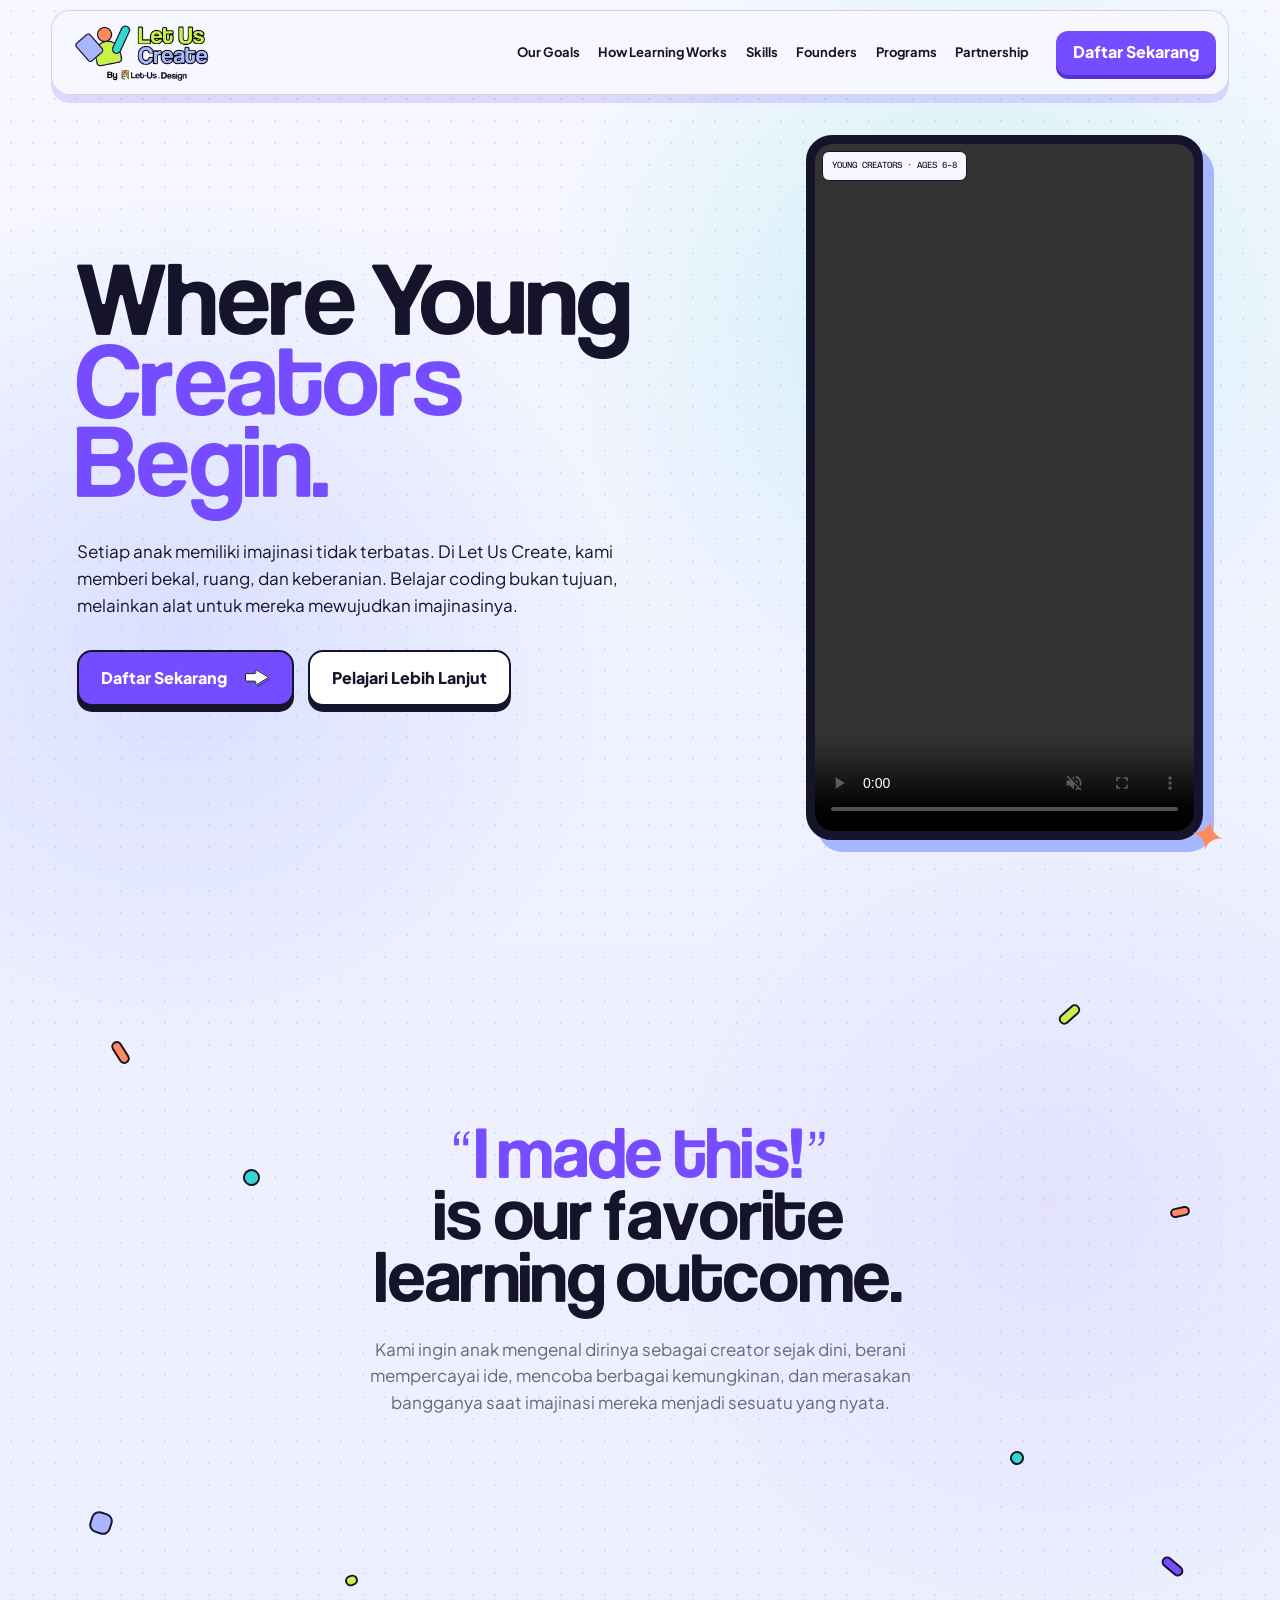
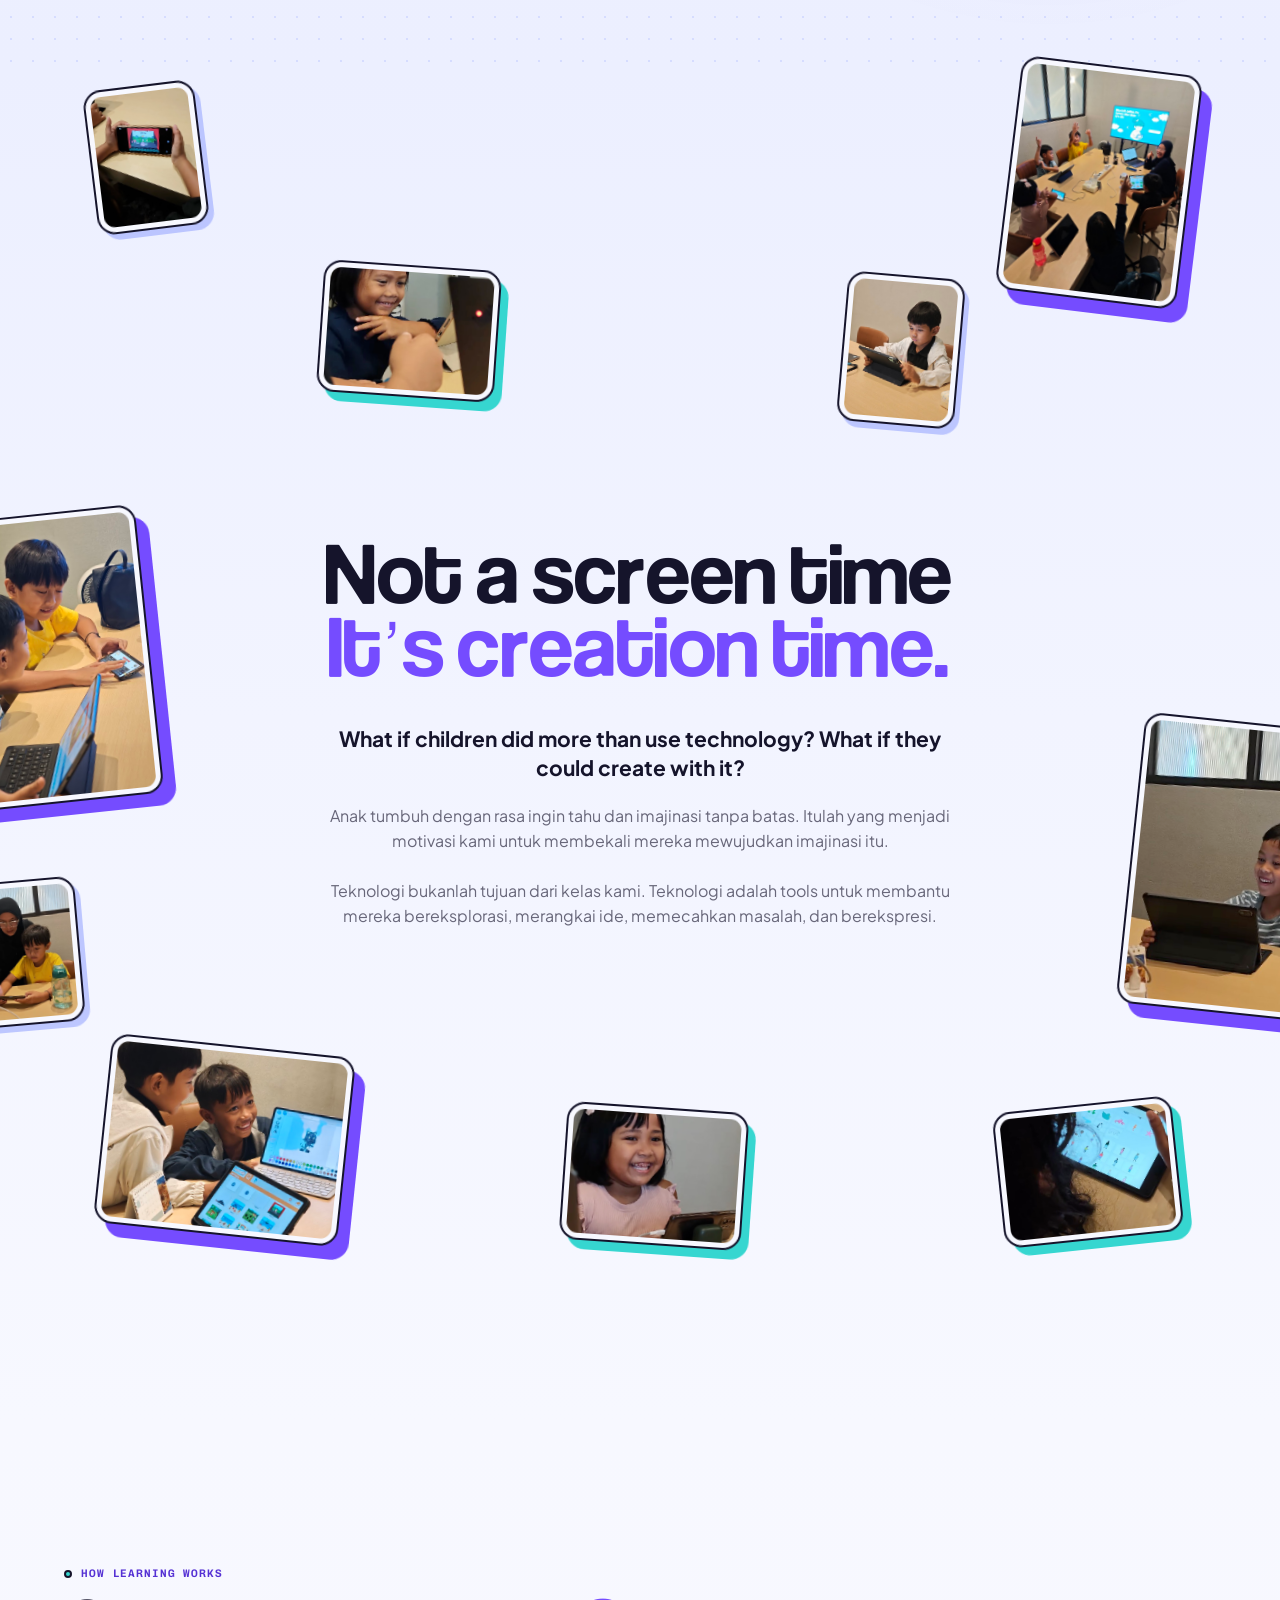
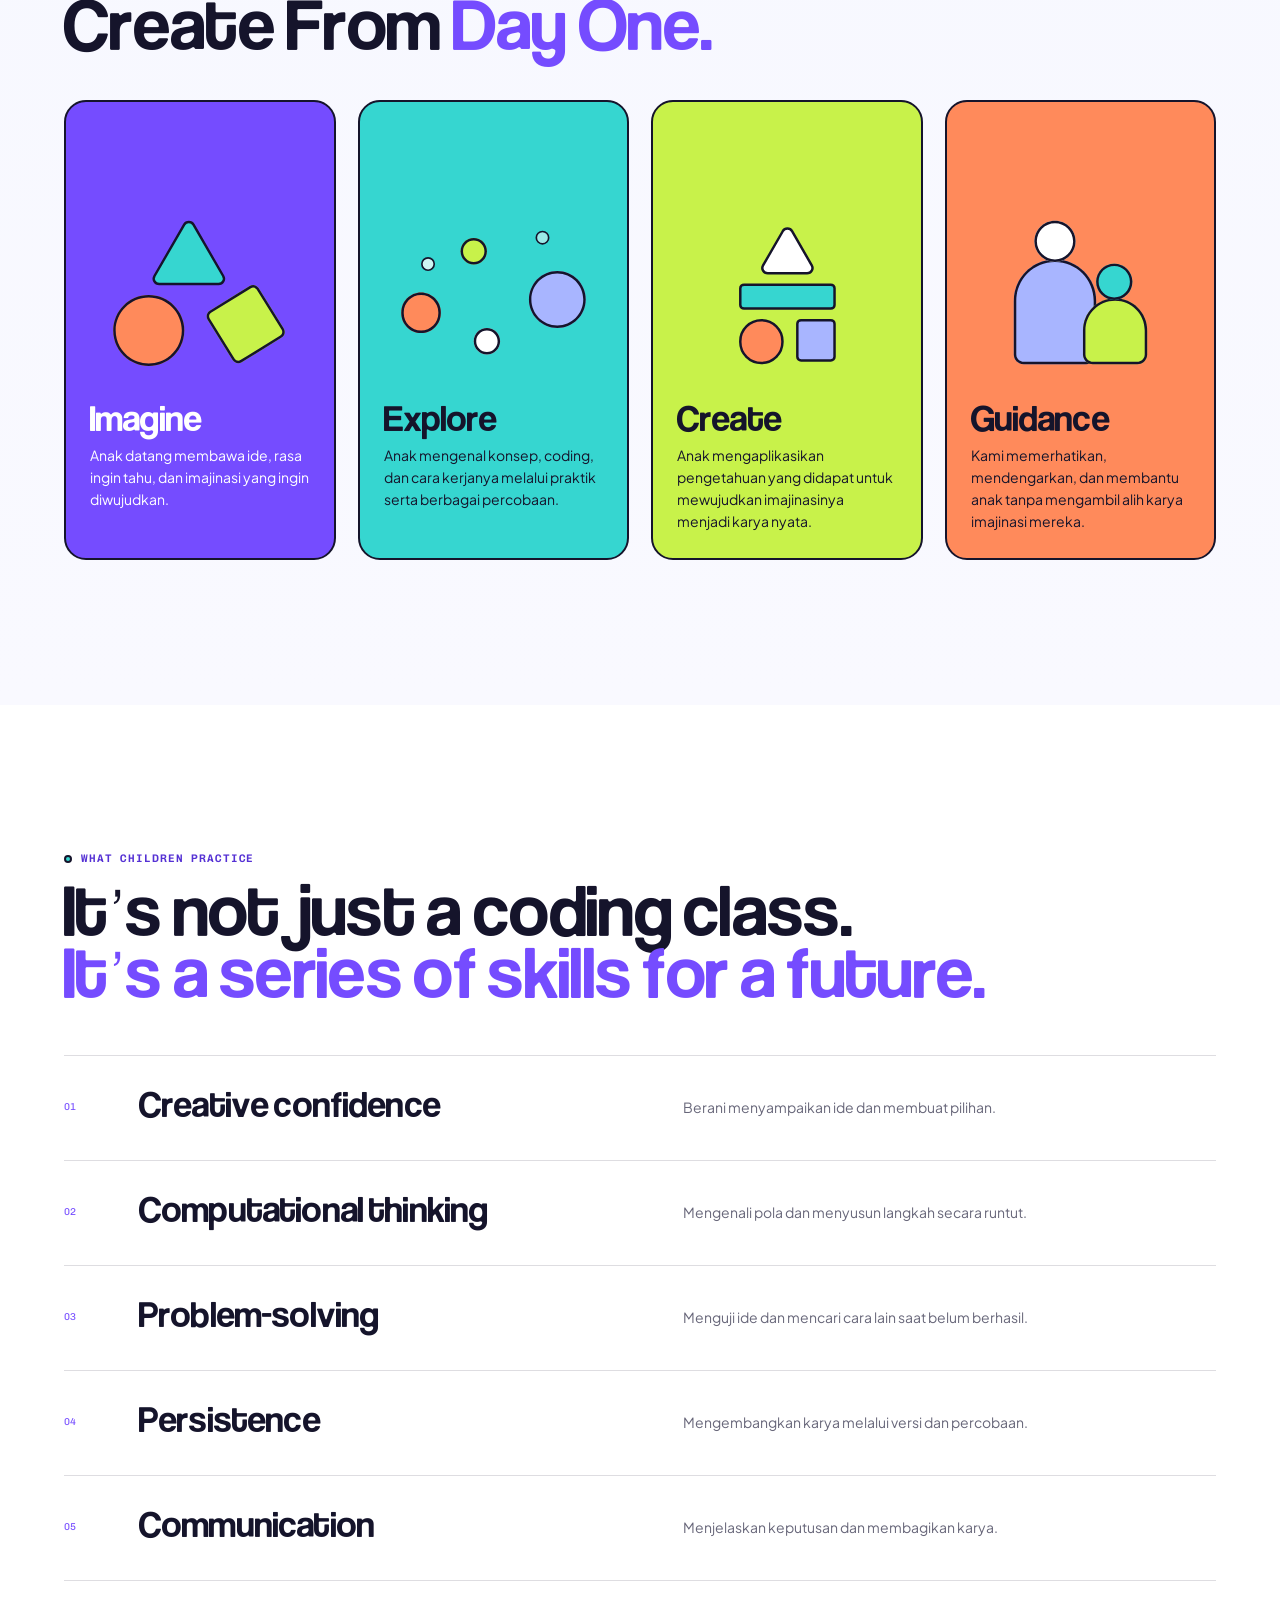
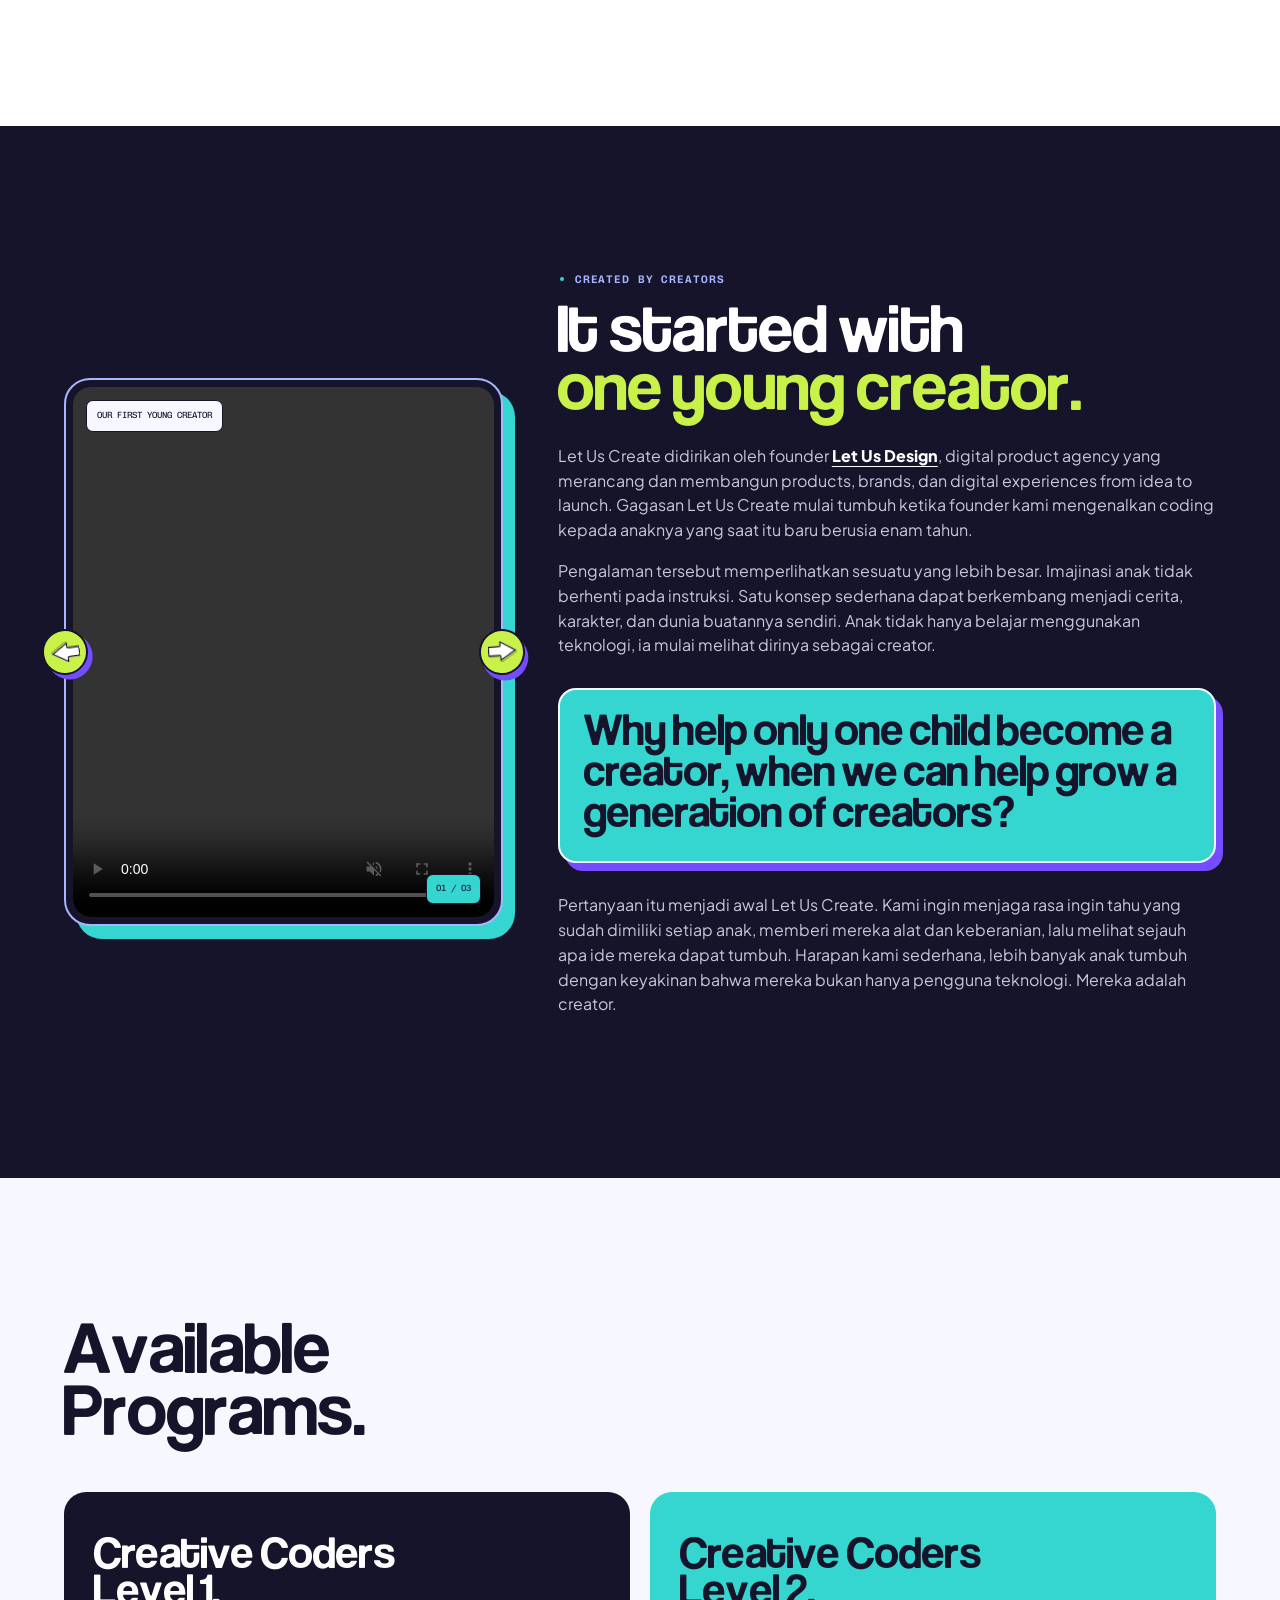
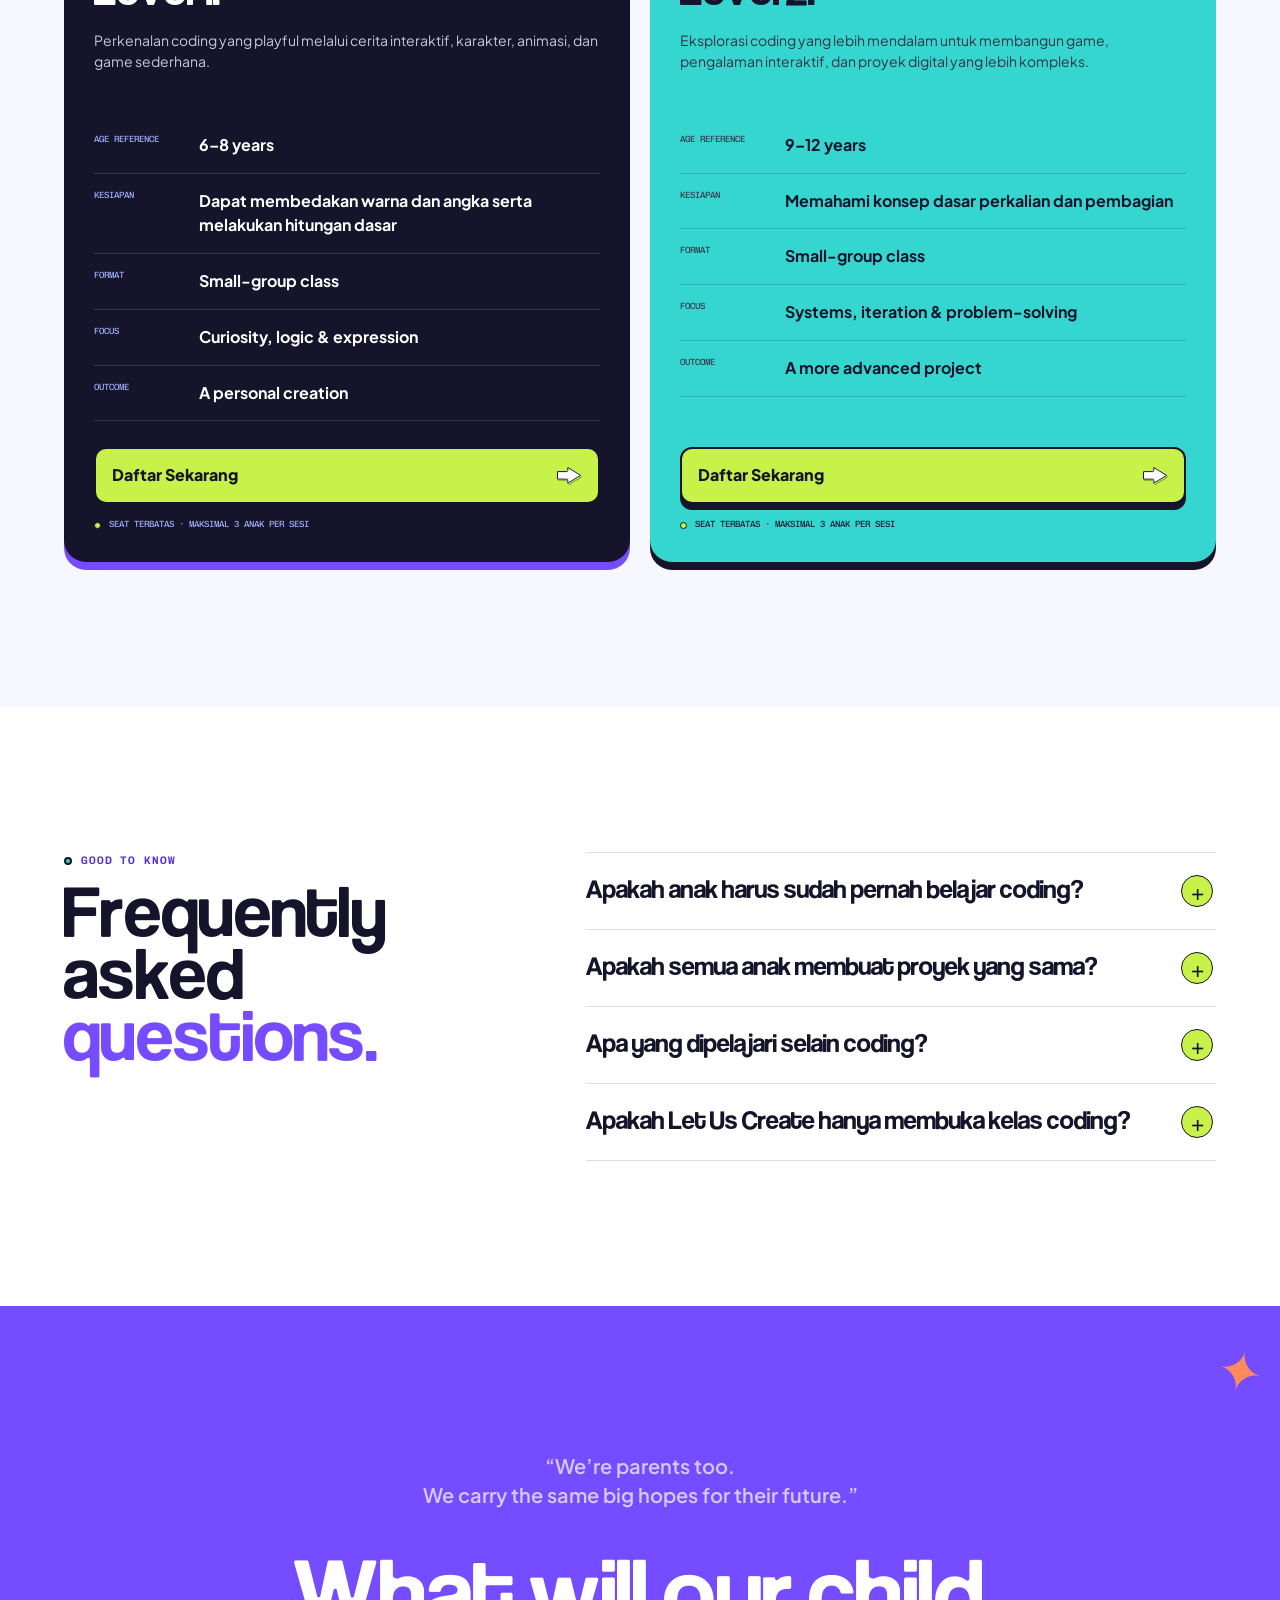
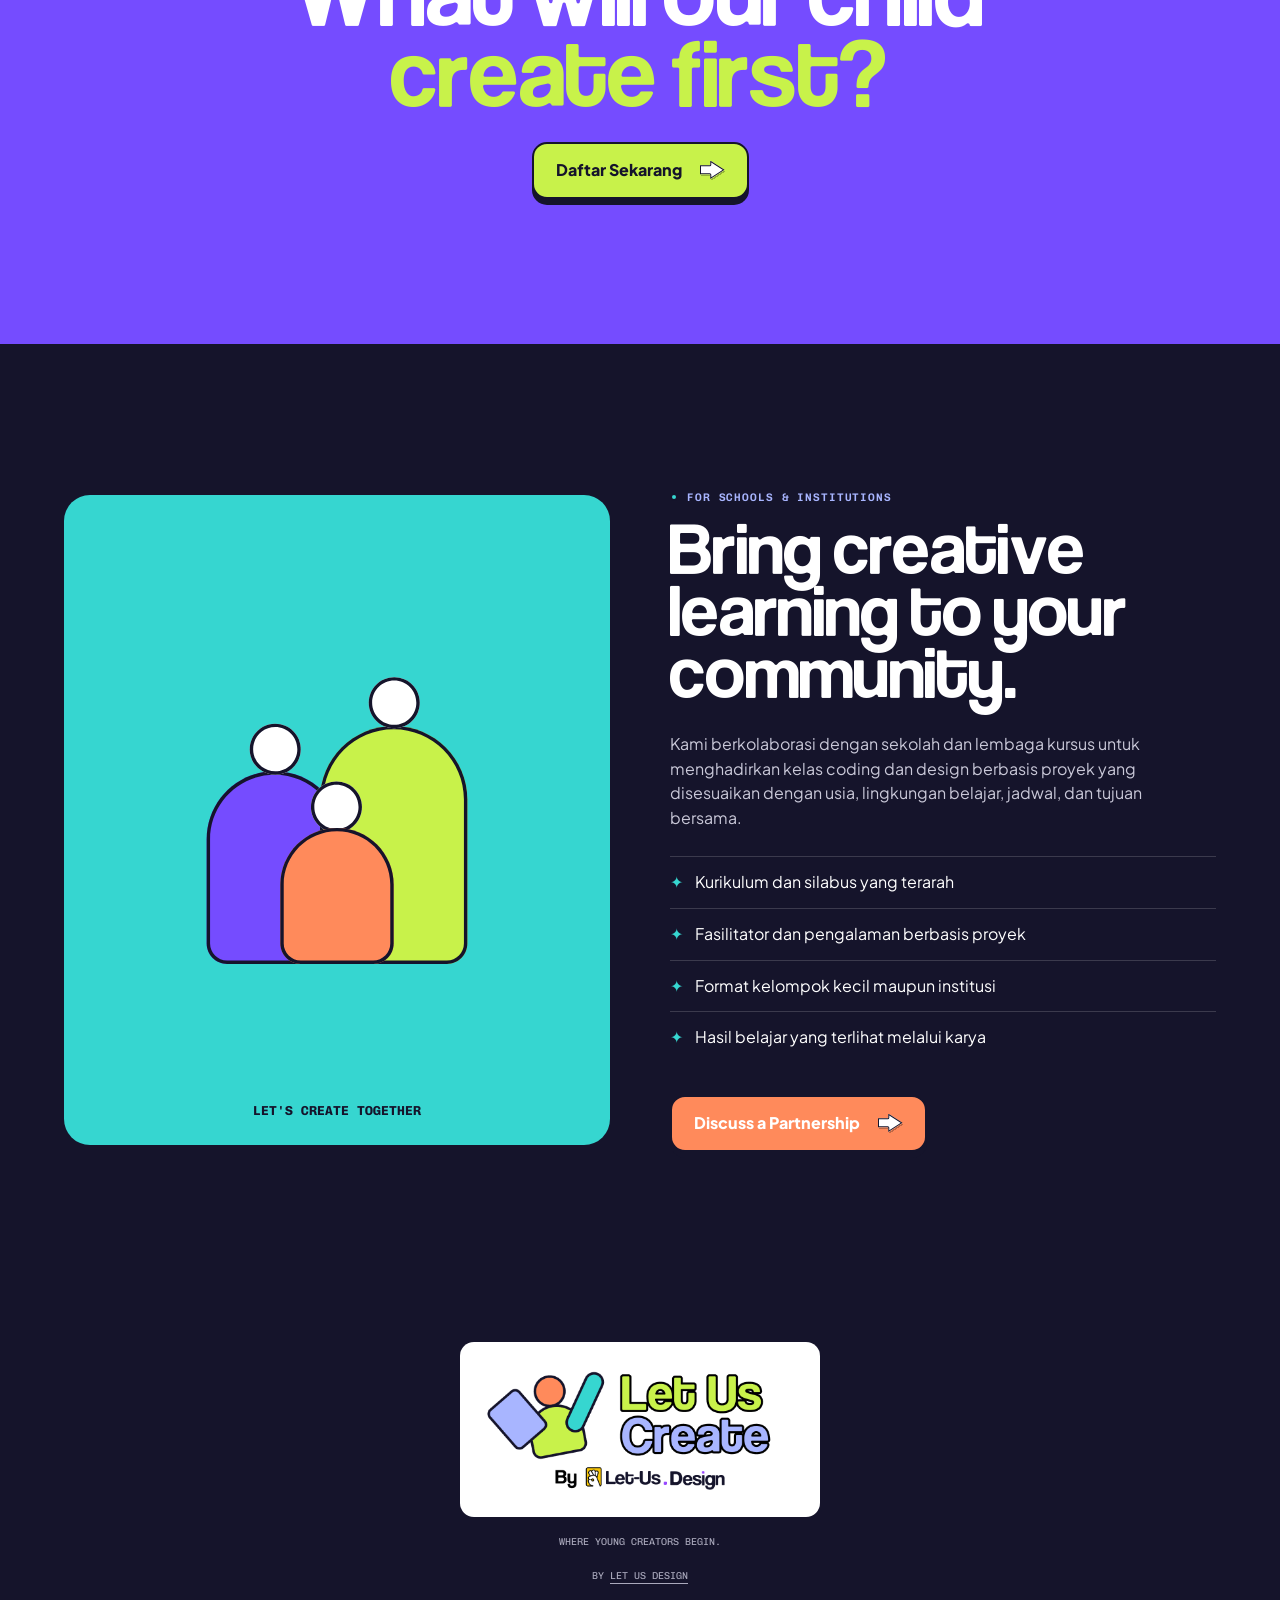
==== commit ebc5c23c: "finalize let us create" ====
--- a/create/index.html
+++ b/create/index.html
@@ -18,41 +18,45 @@
   <header class="site-header" data-header>
     <div class="container site-header__inner">
     <a class="brand" href="#top" aria-label="Let Us Create, kembali ke atas">
-      <span class="brand__let">LET US</span>
-      <span class="brand__create">CREATE<span class="brand__spark" aria-hidden="true">✦</span></span>
+      <img src="../let-us-create/assets/Logo%20Let%20Us%20Create.png" alt="Let Us Create">
     </a>
 
-    <button class="menu-button" type="button" aria-expanded="false" aria-controls="site-nav" data-menu-button>
-      <span></span><span></span>
-      <span class="sr-only">Buka menu</span>
-    </button>
+    <div class="mobile-header-actions">
+      <a class="button button--small mobile-register" href="https://forms.gle/ZhxVCD3VEMYuU9sq8" target="_blank" rel="noopener">Daftar</a>
+      <button class="menu-button" type="button" aria-expanded="false" aria-controls="site-nav" data-menu-button>
+        <span></span><span></span>
+        <span class="sr-only">Buka menu</span>
+      </button>
+    </div>
 
     <nav class="site-nav" id="site-nav" aria-label="Navigasi utama" data-nav>
-      <a href="#why">Why Create</a>
-      <a href="#method">How It Works</a>
-      <a href="#program">Program</a>
+      <a href="#creator-story">Our Goals</a>
+      <a href="#method">How Learning Works</a>
+      <a href="#skills">Skills</a>
+      <a href="#founders">Founders</a>
+      <a href="#program">Programs</a>
       <a href="#partner">Partnership</a>
-      <a class="button button--small" href="https://calendly.com/sani-fath/30min" target="_blank" rel="noopener">Daftar Sekarang</a>
+      <a class="button button--small" href="https://forms.gle/ZhxVCD3VEMYuU9sq8" target="_blank" rel="noopener">Daftar Sekarang</a>
     </nav>
     </div>
   </header>
 
   <main id="main">
+    <div class="intro-flow">
     <section class="hero" id="top">
-      <div class="hero__dots" aria-hidden="true"></div>
       <div class="container hero__inner">
       <div class="hero__content reveal">
         <h1>Where Young<br><span>Creators Begin.</span></h1>
         <p class="hero__lead">Setiap anak memiliki imajinasi tidak terbatas. Di Let Us Create, kami memberi bekal, ruang, dan keberanian. Belajar coding bukan tujuan, melainkan alat untuk mereka mewujudkan imajinasinya.</p>
         <div class="hero__actions">
-          <a class="button" href="https://calendly.com/sani-fath/30min" target="_blank" rel="noopener">Daftar Sekarang <span aria-hidden="true">↗</span></a>
-          <span class="hero__seat"><i aria-hidden="true"></i> Jumlah seat terbatas</span>
+          <a class="button" href="https://forms.gle/ZhxVCD3VEMYuU9sq8" target="_blank" rel="noopener">Daftar Sekarang <img class="arrow-icon" src="../let-us-create/assets/Arrow.svg" alt=""></a>
+          <a class="button button--secondary" href="#creator-story">Pelajari Lebih Lanjut</a>
         </div>
       </div>
 
       <div class="hero-video reveal">
         <video autoplay muted loop controls playsinline preload="metadata" aria-label="Video kelas Let Us Create">
-          <source src="../let-us-create/Kids Coding Class Trial.mp4" type="video/mp4">
+          <source src="../let-us-create/assets/Kids%20Coding%20Class%20Trial%20compressed.mp4" type="video/mp4">
           Browser Anda tidak mendukung pemutaran video.
         </video>
         <div class="video-tag video-tag--top">YOUNG CREATORS · AGES 6–8</div>
@@ -70,27 +74,28 @@
         <p>Kami ingin anak mengenal dirinya sebagai creator sejak dini, berani mempercayai ide, mencoba berbagai kemungkinan, dan merasakan bangganya saat imajinasi mereka menjadi sesuatu yang nyata.</p>
       </div></div>
     </section>
+    </div>
 
     <section class="screen-time" id="why">
       <div class="container screen-time__inner">
       <div class="screen-time__copy reveal">
-        <h2>From screen time<br><em>to creation time.</em></h2>
+        <h2><span class="screen-time__line">Not a screen time</span><em>It’s creation time.</em></h2>
       </div>
       <div class="screen-time__detail reveal">
         <p class="lead-light">What if children did more than use technology? What if they could create with it?</p>
         <p>Anak tumbuh dengan rasa ingin tahu dan imajinasi tanpa batas. Itulah yang menjadi motivasi kami untuk membekali mereka mewujudkan imajinasi itu.<br><br>Teknologi bukanlah tujuan dari kelas kami. Teknologi adalah tools untuk membantu mereka bereksplorasi, merangkai ide, memecahkan masalah, dan berekspresi.</p>
       </div>
       <div class="screen-time__gallery" aria-hidden="true">
-        <figure><img src="../let-us-create/assets/coding%201.jpg" alt=""></figure>
-        <figure><img src="../let-us-create/assets/coding%202.jpg" alt=""></figure>
-        <figure><img src="../let-us-create/assets/coding%203.jpg" alt=""></figure>
-        <figure><img src="../let-us-create/assets/coding%204.jpg" alt=""></figure>
-        <figure><img src="../let-us-create/assets/coding%205.jpg" alt=""></figure>
-        <figure><img src="../let-us-create/assets/coding%206.jpg" alt=""></figure>
-        <figure><img src="../let-us-create/assets/coding%207.jpg" alt=""></figure>
-        <figure><img src="../let-us-create/assets/coding%208.jpg" alt=""></figure>
-        <figure><img src="../let-us-create/assets/coding%209.jpg" alt=""></figure>
-        <figure><img src="../let-us-create/assets/coding%2010.jpg" alt=""></figure>
+        <figure data-parallax-depth="0.18"><img src="../let-us-create/assets/coding%206.jpg" alt=""></figure>
+        <figure data-parallax-depth="0.34"><img src="../let-us-create/assets/coding%205.jpg" alt=""></figure>
+        <figure data-parallax-depth="0.52"><img src="../let-us-create/assets/coding%203.jpg" alt=""></figure>
+        <figure data-parallax-depth="0.18"><img src="../let-us-create/assets/coding%204.jpg" alt=""></figure>
+        <figure data-parallax-depth="0.52"><img src="../let-us-create/assets/coding%202.jpg" alt=""></figure>
+        <figure data-parallax-depth="0.52"><img src="../let-us-create/assets/coding%201.jpg" alt=""></figure>
+        <figure data-parallax-depth="0.18"><img src="../let-us-create/assets/coding%209.jpg" alt=""></figure>
+        <figure data-parallax-depth="0.34"><img src="../let-us-create/assets/coding%208.jpg" alt=""></figure>
+        <figure data-parallax-depth="0.52"><img src="../let-us-create/assets/coding%207.jpg" alt=""></figure>
+        <figure data-parallax-depth="0.34"><img src="../let-us-create/assets/coding%2010.jpg" alt=""></figure>
       </div>
       </div>
     </section>
@@ -99,34 +104,30 @@
       <div class="container">
       <div class="section-heading reveal">
         <p class="eyebrow"><span></span> How learning works</p>
-        <h2>Create From<br><span>Day One.</span></h2>
+        <h2>Create From <span>Day One.</span></h2>
       </div>
 
       <div class="steps">
         <article class="step step--purple reveal">
-          <div class="step__top"><span>01</span><span>IMAGINE</span></div>
-          <div class="step__graphic step__graphic--imagine" aria-hidden="true"><i></i><i></i><i></i></div>
+          <div class="step__graphic" aria-hidden="true"><img src="../let-us-create/assets/Imagine.svg" alt=""></div>
           <h3>Imagine</h3>
           <p>Anak datang membawa ide, rasa ingin tahu, dan imajinasi yang ingin diwujudkan.</p>
         </article>
 
         <article class="step step--cyan reveal">
-          <div class="step__top"><span>02</span><span>EXPLORE</span></div>
-          <div class="step__graphic step__graphic--explore" aria-hidden="true"><i></i><i></i><i></i></div>
+          <div class="step__graphic" aria-hidden="true"><img src="../let-us-create/assets/Explore.svg" alt=""></div>
           <h3>Explore</h3>
           <p>Anak mengenal konsep, coding, dan cara kerjanya melalui praktik serta berbagai percobaan.</p>
         </article>
 
         <article class="step step--lime reveal">
-          <div class="step__top"><span>03</span><span>CREATE</span></div>
-          <div class="step__graphic step__graphic--create" aria-hidden="true"><i></i><i></i><i></i></div>
+          <div class="step__graphic" aria-hidden="true"><img src="../let-us-create/assets/Create.svg" alt=""></div>
           <h3>Create</h3>
           <p>Anak mengaplikasikan pengetahuan yang didapat untuk mewujudkan imajinasinya menjadi karya nyata.</p>
         </article>
 
         <article class="step step--orange reveal">
-          <div class="step__top"><span>04</span><span>GUIDANCE</span></div>
-          <div class="step__graphic step__graphic--guidance" aria-hidden="true"><i></i><i></i><i></i></div>
+          <div class="step__graphic" aria-hidden="true"><img src="../let-us-create/assets/Guidance.svg" alt=""></div>
           <h3>Guidance</h3>
           <p>Kami memerhatikan, mendengarkan, dan membantu anak tanpa mengambil alih karya imajinasi mereka.</p>
         </article>
@@ -171,11 +172,11 @@
       </div>
     </section>
 
-    <section class="skills section">
+    <section class="skills section" id="skills">
       <div class="container">
       <p class="eyebrow reveal"><span></span> What children practice</p>
       <div class="skills__headline reveal">
-        <h2>It’s not just a coding class.<br><span>It’s a series of skills for a future they can create.</span></h2>
+        <h2>It’s not just a coding class.<br><span>It’s a series of skills for a future.</span></h2>
       </div>
       <div class="skill-list">
         <div class="skill-item reveal"><span>01</span><h3>Creative confidence</h3><p>Berani menyampaikan ide dan membuat pilihan.</p></div>
@@ -187,28 +188,28 @@
       </div>
     </section>
 
-    <section class="about section">
+    <section class="about section" id="founders">
       <div class="container about__inner">
         <div class="about__media reveal" data-about-slider>
           <div class="about__slides">
             <video class="active" muted loop controls playsinline preload="metadata" aria-label="Cerita awal Let Us Create, video 1" data-about-slide>
-              <source src="../let-us-create/assets/video%20coding%201.mp4" type="video/mp4">
+              <source src="../let-us-create/assets/video%20coding%201%20compressed.mp4" type="video/mp4">
             </video>
             <video muted loop controls playsinline preload="metadata" aria-label="Cerita awal Let Us Create, video 2" data-about-slide aria-hidden="true">
-              <source src="../let-us-create/assets/video%20coding%202.mp4" type="video/mp4">
+              <source src="../let-us-create/assets/video%20coding%202%20%28compressed%29.mp4" type="video/mp4">
             </video>
             <video muted loop controls playsinline preload="metadata" aria-label="Cerita awal Let Us Create, video 3" data-about-slide aria-hidden="true">
-              <source src="../let-us-create/assets/video%20coding%203.mp4" type="video/mp4">
+              <source src="../let-us-create/assets/video%20coding%203%20%28compressed%29.mp4" type="video/mp4">
             </video>
           </div>
           <span class="about__media-label">OUR FIRST YOUNG CREATOR</span>
-          <button class="about__arrow about__arrow--prev" type="button" aria-label="Video sebelumnya" data-about-prev>←</button>
-          <button class="about__arrow about__arrow--next" type="button" aria-label="Video berikutnya" data-about-next>→</button>
+          <button class="about__arrow about__arrow--prev" type="button" aria-label="Video sebelumnya" data-about-prev><img src="../let-us-create/assets/Arrow.svg" alt=""></button>
+          <button class="about__arrow about__arrow--next" type="button" aria-label="Video berikutnya" data-about-next><img src="../let-us-create/assets/Arrow.svg" alt=""></button>
           <span class="about__counter" aria-live="polite" data-about-counter>01 / 03</span>
         </div>
         <div class="about__copy reveal">
           <p class="eyebrow eyebrow--light"><span></span> Created by creators</p>
-          <h2>It started with <span>one young creator.</span></h2>
+          <h2>It started with<br><span>one young creator.</span></h2>
           <p>Let Us Create didirikan oleh founder <a href="../index.html">Let Us Design</a>, digital product agency yang merancang dan membangun products, brands, dan digital experiences from idea to launch. Gagasan Let Us Create mulai tumbuh ketika founder kami mengenalkan coding kepada anaknya yang saat itu baru berusia enam tahun.</p>
           <p>Pengalaman tersebut memperlihatkan sesuatu yang lebih besar. Imajinasi anak tidak berhenti pada instruksi. Satu konsep sederhana dapat berkembang menjadi cerita, karakter, dan dunia buatannya sendiri. Anak tidak hanya belajar menggunakan teknologi, ia mulai melihat dirinya sebagai creator.</p>
           <blockquote>Why help only one child become a creator, when we can help grow a generation of creators?</blockquote>
@@ -231,12 +232,12 @@
           </div>
           <dl>
             <div><dt>AGE REFERENCE</dt><dd>6–8 years</dd></div>
-            <div><dt>LEVEL</dt><dd>Creative Coders Level 1</dd></div>
+            <div><dt>KESIAPAN</dt><dd>Dapat membedakan warna dan angka serta melakukan hitungan dasar</dd></div>
             <div><dt>FORMAT</dt><dd>Small-group class</dd></div>
             <div><dt>FOCUS</dt><dd>Curiosity, logic &amp; expression</dd></div>
             <div><dt>OUTCOME</dt><dd>A personal creation</dd></div>
           </dl>
-          <a class="program-card__action" href="https://calendly.com/sani-fath/30min" target="_blank" rel="noopener">Daftar Sekarang <span aria-hidden="true">↗</span></a>
+          <a class="program-card__action" href="https://forms.gle/ZhxVCD3VEMYuU9sq8" target="_blank" rel="noopener">Daftar Sekarang <img class="arrow-icon" src="../let-us-create/assets/Arrow.svg" alt=""></a>
           <p class="program-card__seat"><i aria-hidden="true"></i> Seat terbatas · Maksimal 3 anak per sesi</p>
         </article>
 
@@ -247,12 +248,12 @@
           </div>
           <dl>
             <div><dt>AGE REFERENCE</dt><dd>9–12 years</dd></div>
-            <div><dt>LEVEL</dt><dd>Creative Coders Level 2</dd></div>
+            <div><dt>KESIAPAN</dt><dd>Memahami konsep dasar perkalian dan pembagian</dd></div>
             <div><dt>FORMAT</dt><dd>Small-group class</dd></div>
             <div><dt>FOCUS</dt><dd>Systems, iteration &amp; problem-solving</dd></div>
             <div><dt>OUTCOME</dt><dd>A more advanced project</dd></div>
           </dl>
-          <a class="program-card__action" href="https://calendly.com/sani-fath/30min" target="_blank" rel="noopener">Daftar Sekarang <span aria-hidden="true">↗</span></a>
+          <a class="program-card__action" href="https://forms.gle/ZhxVCD3VEMYuU9sq8" target="_blank" rel="noopener">Daftar Sekarang <img class="arrow-icon" src="../let-us-create/assets/Arrow.svg" alt=""></a>
           <p class="program-card__seat"><i aria-hidden="true"></i> Seat terbatas · Maksimal 3 anak per sesi</p>
         </article>
       </div>
@@ -289,17 +290,17 @@
     <section class="final-cta">
       <div class="container final-cta__inner">
       <div class="final-cta__spark" aria-hidden="true">✦</div>
-      <p class="eyebrow eyebrow--light"><span></span> One small idea can start here</p>
-      <h2>What will your child<br><em>create first?</em></h2>
-      <a class="button button--lime" href="https://calendly.com/sani-fath/30min" target="_blank" rel="noopener">Daftar Sekarang <span aria-hidden="true">↗</span></a>
+      <blockquote class="final-cta__parent-note"><span>“We’re parents too.</span><span>We carry the same big hopes for their future.”</span></blockquote>
+      <h2>What will our child<br><em>create first?</em></h2>
+      <a class="button button--lime" href="https://forms.gle/ZhxVCD3VEMYuU9sq8" target="_blank" rel="noopener">Daftar Sekarang <img class="arrow-icon" src="../let-us-create/assets/Arrow.svg" alt=""></a>
       </div>
     </section>
 
     <section class="partnership section" id="partner">
       <div class="container partnership__inner">
       <div class="partnership__visual reveal" aria-hidden="true">
-        <div class="partner-portal"><i></i><i></i><i></i><i></i></div>
-        <span>LET'S CREATE<br>TOGETHER</span>
+        <img class="partnership__illustration" src="../let-us-create/assets/Community.svg" alt="">
+        <span>LET'S CREATE TOGETHER</span>
       </div>
       <div class="partnership__copy reveal">
         <p class="eyebrow eyebrow--light"><span></span> For schools &amp; institutions</p>
@@ -311,7 +312,7 @@
           <li>Format kelompok kecil maupun institusi</li>
           <li>Hasil belajar yang terlihat melalui karya</li>
         </ul>
-        <a class="button button--orange" href="https://calendly.com/sani-fath/30min" target="_blank" rel="noopener">Discuss a Partnership <span aria-hidden="true">↗</span></a>
+        <a class="button button--orange" href="mailto:sani.fath@gmail.com">Discuss a Partnership <img class="arrow-icon" src="../let-us-create/assets/Arrow.svg" alt=""></a>
       </div>
       </div>
     </section>
@@ -320,8 +321,7 @@
   <footer class="footer">
     <div class="container footer__inner">
     <a class="brand brand--footer" href="#top">
-      <span class="brand__let">LET US</span>
-      <span class="brand__create">CREATE</span>
+      <img src="../let-us-create/assets/Logo%20Let%20Us%20Create.png" alt="Let Us Create">
     </a>
     <p>Where Young Creators Begin.</p>
     <p>By <a href="../index.html">Let Us Design</a></p>
--- a/create/styles.css
+++ b/create/styles.css
@@ -61,17 +61,16 @@
   inset: 0 0 auto;
   min-height: 70px;
   padding: 13px 18px;
-  background: rgba(247,248,255,.88);
+  background: rgba(247,248,255,.97);
   border-bottom: 1px solid transparent;
-  backdrop-filter: blur(14px);
-  transition: border-color .2s ease;
+  transition: border-color .2s ease, transform .28s ease;
 }
 .site-header__inner { display: flex; align-items: center; justify-content: space-between; }
 .site-header.scrolled { border-color: var(--line); }
-.brand { display: inline-flex; flex-direction: column; text-decoration: none; font-family: var(--display); font-size: 17px; line-height: .82; letter-spacing: .02em; }
-.brand__let { color: var(--violet); }
-.brand__create { position: relative; font-size: 23px; }
-.brand__spark { position: absolute; top: 1px; right: -15px; color: var(--orange); font-family: var(--body); font-size: 12px; }
+.brand { display: inline-flex; align-items: center; text-decoration: none; }
+.brand img { display: block; width: 105px; height: auto; }
+.mobile-header-actions { display: flex; align-items: center; gap: 8px; }
+.button.mobile-register { display: none; }
 .menu-button { width: 44px; height: 44px; display: grid; place-content: center; gap: 7px; background: var(--ink); border: 0; border-radius: 50%; cursor: pointer; }
 .menu-button span:not(.sr-only) { display: block; width: 19px; height: 2px; background: white; transition: transform .2s ease; }
 .menu-button[aria-expanded="true"] span:first-child { transform: translateY(4.5px) rotate(45deg); }
@@ -112,20 +111,38 @@
 .button--small { min-height: 44px; padding: 9px 17px; border-width: 0; border-radius: 12px; box-shadow: 0 4px 0 var(--violet-dark); }
 .button--orange { background: var(--orange); }
 .button--lime { background: var(--lime); color: var(--ink); }
+.button--secondary { background: white; color: var(--ink); }
+.arrow-icon { width: 25px; height: auto; flex: 0 0 auto; }
 .text-link { display: inline-flex; align-items: center; gap: 8px; padding: 10px 0; font-weight: 800; text-underline-offset: 5px; }
+
+.intro-flow {
+  position: relative;
+  isolation: isolate;
+  overflow: visible;
+  background:
+    radial-gradient(circle at 76% 18%, rgba(54,214,208,.2), transparent 25%),
+    radial-gradient(circle at 14% 38%, rgba(168,181,255,.32), transparent 29%),
+    radial-gradient(circle at 82% 72%, rgba(117,76,255,.09), transparent 27%),
+    linear-gradient(180deg, var(--cloud) 0%, #eff1ff 47%, #ecefff 100%);
+}
+.intro-flow::before {
+  content: "";
+  position: absolute;
+  z-index: 0;
+  inset: 0;
+  pointer-events: none;
+  background-image: radial-gradient(rgba(168,181,255,.32) 1px, transparent 1px);
+  background-size: 22px 22px;
+}
 
 .hero {
   position: relative;
   min-height: 100svh;
   padding: 118px 18px 70px;
-  overflow: hidden;
-  background:
-    radial-gradient(circle at 75% 35%, rgba(54,214,208,.22), transparent 31%),
-    radial-gradient(circle at 15% 66%, rgba(168,181,255,.34), transparent 28%),
-    var(--cloud);
+  overflow: visible;
+  background: transparent;
 }
 .hero__inner { position: relative; z-index: 2; display: grid; gap: 48px; align-items: center; }
-.hero__dots { position: absolute; inset: 70px 0 0; opacity: .3; background-image: radial-gradient(var(--periwinkle) 1px, transparent 1px); background-size: 22px 22px; mask-image: linear-gradient(to bottom, transparent, #000 30%, transparent 78%); }
 .hero__content { position: relative; z-index: 2; max-width: 610px; }
 .eyebrow { display: flex; align-items: center; justify-content: flex-start; gap: 9px; margin: 0 0 18px; color: var(--violet-dark); font-family: var(--mono); font-size: 11px; font-weight: 600; letter-spacing: .08em; text-transform: uppercase; }
 .eyebrow span { width: 8px; height: 8px; display: inline-block; background: var(--cyan); border: 2px solid var(--ink); border-radius: 50%; }
@@ -136,11 +153,9 @@
 h1 span, .section-heading h2 span, .skills__headline h2 span { color: var(--violet); }
 .hero__lead { max-width: 560px; margin: 0 0 30px; font-size: 17px; line-height: 1.6; }
 .hero__actions { display: flex; flex-direction: column; align-items: stretch; gap: 14px; max-width: 310px; }
-.hero__seat { display: flex; align-items: center; gap: 9px; color: var(--muted); font-family: var(--mono); font-size: 10px; text-transform: uppercase; }
-.hero__seat i { width: 8px; height: 8px; background: var(--lime); border: 1px solid var(--ink); border-radius: 50%; box-shadow: 0 0 0 4px rgba(200,242,74,.24); }
 .hero-video { position: relative; z-index: 2; width: min(100%, 420px); aspect-ratio: 9 / 16; justify-self: center; padding: 7px; background: var(--ink); border: 2px solid var(--ink); border-radius: 26px; box-shadow: 11px 12px 0 var(--periwinkle); }
 .hero-video video { width: 100%; height: 100%; object-fit: cover; border-radius: 18px; }
-.hero-video__spark { position: absolute; top: -29px; right: -17px; color: var(--orange); font-size: 43px; transform: rotate(12deg); }
+.hero-video__spark { position: absolute; right: -25px; bottom: -29px; color: var(--orange); font-size: 43px; transform: rotate(12deg); }
 
 .section { padding: 82px 18px; }
 .section-heading { max-width: 690px; margin-bottom: 38px; }
@@ -148,7 +163,7 @@
 .section-heading h2, .program__intro h2, .skills__headline h2, .partnership__copy h2, .about__copy h2 { margin-bottom: 22px; font-size: clamp(38px, 10vw, 62px); line-height: 1; }
 .section-heading p:not(.eyebrow) { max-width: 590px; margin-left: auto; margin-right: auto; color: var(--muted); font-size: 17px; }
 
-.video-story { position: relative; min-height: 650px; display: grid; place-items: center; padding: 110px 0; overflow: hidden; background: linear-gradient(145deg, #fff 0%, #f2f0ff 48%, #e9edff 100%); }
+.video-story { position: relative; z-index: 1; min-height: 650px; display: grid; place-items: center; padding: 110px 0; overflow: visible; background: transparent; }
 .video-story .section-heading { position: relative; z-index: 3; padding: 0 18px; }
 .video-story .section-heading { max-width: 780px; }
 .video-story .trial-highlight, .video-story .trial-rest { display: block; }
@@ -168,19 +183,41 @@
 .video-tag { position: absolute; z-index: 2; padding: 7px 9px; background: var(--cloud); border: 1px solid var(--ink); border-radius: 7px; font-family: var(--mono); font-size: 9px; }
 .video-tag--top { top: 14px; left: 14px; }
 
-.screen-time { position: relative; overflow: hidden; padding: 84px 18px; background: var(--ink); color: white; }
+.screen-time { position: relative; z-index: 2; overflow: hidden; padding: 84px 18px; background: linear-gradient(180deg, #ecefff 0%, #f2f4ff 48%, var(--cloud) 100%); color: var(--ink); }
 .screen-time__inner { position: relative; z-index: 2; display: grid; gap: 34px; align-items: start; }
 .eyebrow--light { color: var(--periwinkle); }
-.screen-time h2 { margin: 0; font-size: clamp(43px, 11vw, 74px); line-height: .98; }
-.screen-time h2 em { color: var(--cyan); font-style: normal; }
+.screen-time h2 { margin: 0; font-size: clamp(38px, 10vw, 74px); line-height: .98; }
+.screen-time h2 span,
+.screen-time h2 em { display: block; white-space: nowrap; }
+.screen-time h2 em { color: var(--violet); font-style: normal; }
 .screen-time__detail { position: relative; z-index: 2; max-width: 550px; }
-.screen-time__detail p { color: #c9c8d8; }
-.screen-time__detail .lead-light { color: white; font-size: 21px; font-weight: 700; line-height: 1.38; }
+.screen-time__detail p { color: var(--muted); }
+.screen-time__detail .lead-light { color: var(--ink); font-size: 21px; font-weight: 700; line-height: 1.38; }
 .screen-time__gallery { position: relative; z-index: 1; grid-column: 1 / -1; display: grid; grid-template-columns: repeat(2, minmax(0, 1fr)); gap: 18px; margin-top: 48px; }
-.screen-time__gallery figure { position: relative; aspect-ratio: 4 / 5; margin: 0; overflow: hidden; padding: 5px; background: var(--ink); border: 2px solid var(--ink); border-radius: 18px; box-shadow: 7px 8px 0 var(--periwinkle); }
-.screen-time__gallery figure:nth-child(even) { transform: translateY(20px) rotate(3deg); box-shadow: 7px 8px 0 var(--cyan); }
-.screen-time__gallery figure:nth-child(odd) { transform: rotate(-3deg); }
+.screen-time__gallery figure { --offset-y: 0px; --rotate: -3deg; --parallax-distance: 30px; position: relative; aspect-ratio: 4 / 5; margin: 0; overflow: hidden; padding: 5px; background: var(--cloud); border: 2px solid var(--ink); border-radius: 18px; box-shadow: 7px 8px 0 var(--periwinkle); transform: translate3d(0, var(--offset-y), 0) rotate(var(--rotate)); -webkit-backface-visibility: hidden; backface-visibility: hidden; }
+.screen-time__gallery figure:nth-child(even) { --offset-y: 20px; --rotate: 3deg; box-shadow: 7px 8px 0 var(--cyan); }
+.screen-time__gallery figure[data-parallax-depth="0.18"] { --parallax-distance: 30px; z-index: 1; box-shadow: 5px 6px 0 rgba(168,181,255,.72); }
+.screen-time__gallery figure[data-parallax-depth="0.34"] { --parallax-distance: 56px; z-index: 2; box-shadow: 8px 9px 0 var(--cyan); }
+.screen-time__gallery figure[data-parallax-depth="0.52"] { --parallax-distance: 86px; z-index: 4; box-shadow: 12px 13px 0 var(--violet); }
 .screen-time__gallery img { width: 100%; height: 100%; object-fit: cover; border-radius: 11px; }
+
+@keyframes native-parallax {
+  from { transform: translate3d(0, calc(var(--offset-y) - var(--parallax-distance)), 0) rotate(var(--rotate)); }
+  to { transform: translate3d(0, calc(var(--offset-y) + var(--parallax-distance)), 0) rotate(var(--rotate)); }
+}
+
+@supports (animation-timeline: view()) {
+  .screen-time { view-timeline: --screen-time block; }
+  .screen-time__gallery figure {
+    animation-name: native-parallax;
+    animation-duration: 1ms;
+    animation-timing-function: linear;
+    animation-fill-mode: both;
+    animation-timeline: --screen-time;
+    animation-range: cover 0% cover 100%;
+  }
+}
+.method { position: relative; z-index: 1; background: linear-gradient(180deg, var(--cloud) 0%, #f9f9ff 100%); }
 
 .steps { display: grid; gap: 16px; }
 .step { position: relative; min-height: 390px; padding: 18px; overflow: hidden; border: 2px solid var(--ink); border-radius: 22px; }
@@ -188,25 +225,12 @@
 .step--cyan { background: var(--cyan); }
 .step--lime { background: var(--lime); }
 .step--orange { background: var(--orange); }
-.step__top { display: flex; justify-content: space-between; font-family: var(--mono); font-size: 11px; }
-.step__top span:first-child { display: grid; place-items: center; width: 32px; height: 32px; background: var(--cloud); color: var(--ink); border: 2px solid var(--ink); border-radius: 50%; }
-.step h3 { position: relative; z-index: 2; margin: 210px 0 8px; font-size: 31px; line-height: 1; }
-.step p { position: relative; z-index: 2; margin: 0; font-size: 14px; }
-.step__graphic { position: absolute; inset: 70px 20px auto; height: 175px; }
-.step__graphic i { position: absolute; display: block; border: 3px solid var(--ink); }
-.step__graphic--imagine i:nth-child(1) { width: 105px; height: 105px; left: 5px; top: 35px; background: var(--orange); border-radius: 50%; }
-.step__graphic--imagine i:nth-child(2) { width: 92px; height: 92px; right: 15px; top: 0; background: var(--cyan); border-radius: 50% 50% 12px 50%; }
-.step__graphic--imagine i:nth-child(3) { width: 75px; height: 55px; left: 100px; top: 82px; background: var(--lime); border-radius: 8px; transform: rotate(14deg); }
-.step__graphic--explore i { width: 24px; height: 24px; background: var(--cloud); border-radius: 50%; }
-.step__graphic--explore i:nth-child(1) { left: 16px; top: 85px; box-shadow: 42px -50px 0 var(--cloud), 92px -10px 0 var(--cloud), 144px -74px 0 var(--cloud), 198px -26px 0 var(--cloud); }
-.step__graphic--explore i:nth-child(2) { left: 25px; top: 97px; width: 205px; height: 3px; background: var(--ink); border: 0; border-radius: 0; transform: rotate(-12deg); }
-.step__graphic--explore i:nth-child(3) { right: 14px; top: 24px; width: 50px; height: 50px; background: var(--orange); }
-.step__graphic--create i:nth-child(1) { left: 25px; bottom: 5px; width: 100px; height: 120px; background: var(--violet); border-radius: 60px 60px 12px 12px; }
-.step__graphic--create i:nth-child(2) { left: 105px; bottom: 5px; width: 100px; height: 150px; background: var(--orange); border-radius: 60px 60px 12px 12px; }
-.step__graphic--create i:nth-child(3) { right: 15px; top: 8px; width: 52px; height: 52px; background: var(--cyan); border-radius: 50%; }
-.step__graphic--guidance i:nth-child(1) { left: 22px; top: 28px; width: 104px; height: 104px; background: var(--periwinkle); border-radius: 50%; }
-.step__graphic--guidance i:nth-child(2) { right: 22px; top: 56px; width: 85px; height: 85px; background: var(--cloud); border-radius: 50%; }
-.step__graphic--guidance i:nth-child(3) { left: 102px; top: 73px; width: 78px; height: 18px; background: var(--lime); border-radius: 20px; transform: rotate(-17deg); }
+.step h3 { position: relative; z-index: 2; margin: 210px 0 8px; color: var(--ink); font-size: 31px; line-height: 1; }
+.step p { position: relative; z-index: 2; margin: 0; color: var(--ink); font-size: 14px; }
+.step--purple h3,
+.step--purple p { color: white; }
+.step__graphic { position: absolute; inset: 65px 10px auto; height: 200px; }
+.step__graphic img { width: 100%; height: 100%; display: block; object-fit: contain; }
 
 .difference { background: white; }
 .feature-grid { display: grid; gap: 14px; }
@@ -243,13 +267,15 @@
 .program-card dt { color: var(--periwinkle); font-family: var(--mono); font-size: 9px; }
 .program-card--makers dt { color: #343348; }
 .program-card dd { margin: 0; font-weight: 700; }
-.program-card__action { display: flex; justify-content: space-between; align-items: center; margin-top: auto; padding: 14px 16px; background: var(--lime); color: var(--ink); border: 2px solid var(--ink); border-radius: 12px; font-weight: 800; text-decoration: none; }
+.program-card__action { display: flex; justify-content: space-between; align-items: center; margin-top: auto; padding: 14px 16px; background: var(--lime); color: var(--ink); border: 2px solid var(--ink); border-radius: 12px; box-shadow: 0 6px 0 var(--ink); font-weight: 800; text-decoration: none; transition: transform .16s ease, box-shadow .16s ease; }
+.program-card__action:hover { transform: translateY(2px); box-shadow: 0 4px 0 var(--ink); }
+.program-card__action:active { transform: translateY(6px); box-shadow: 0 0 0 var(--ink); }
 .program-card__seat { display: flex; align-items: center; gap: 8px; margin: 14px 0 0; color: var(--periwinkle); font-family: var(--mono); font-size: 9px; text-transform: uppercase; }
 .program-card--makers .program-card__seat { color: var(--ink); }
 .program-card__seat i { flex: 0 0 auto; width: 7px; height: 7px; background: var(--lime); border: 1px solid var(--ink); border-radius: 50%; }
 
 .skills { background: white; }
-.skills__headline { max-width: 850px; }
+.skills__headline { max-width: 1120px; }
 .skill-list { margin-top: 45px; border-top: 1px solid var(--line); }
 .skill-item { display: grid; grid-template-columns: 42px 1fr; gap: 5px 10px; padding: 22px 0; border-bottom: 1px solid var(--line); }
 .skill-item > span { grid-row: span 2; color: var(--violet); font-family: var(--mono); font-size: 10px; }
@@ -259,13 +285,8 @@
 .partnership { background: var(--ink); color: white; }
 .partnership__inner { display: grid; gap: 45px; }
 .partnership__visual { min-height: 350px; display: grid; place-items: center; position: relative; margin-bottom: 45px; overflow: hidden; background: var(--cyan); color: var(--ink); border-radius: 26px; }
-.partnership__visual > span { position: absolute; right: 18px; bottom: 18px; font-family: var(--mono); font-size: 10px; text-align: right; }
-.partner-portal { position: relative; width: 230px; height: 230px; }
-.partner-portal i { position: absolute; bottom: 0; display: block; border: 3px solid var(--ink); }
-.partner-portal i:nth-child(1) { left: 0; width: 120px; height: 170px; background: var(--violet); border-radius: 80px 80px 18px 18px; }
-.partner-portal i:nth-child(2) { right: 0; width: 130px; height: 210px; background: var(--lime); border-radius: 80px 80px 18px 18px; }
-.partner-portal i:nth-child(3) { left: 78px; width: 100px; height: 120px; background: var(--orange); border-radius: 60px 60px 18px 18px; }
-.partner-portal i:nth-child(4) { top: 18px; left: 33px; width: 45px; height: 45px; background: white; border-radius: 50%; }
+.partnership__visual > span { position: absolute; left: 50%; bottom: 24px; width: max-content; transform: translateX(-50%); font-family: var(--mono); font-size: 13px; font-weight: 700; text-align: center; }
+.partnership__illustration { width: min(72%, 340px); height: auto; display: block; }
 .partnership__copy > p:not(.eyebrow) { color: #c9c8d8; }
 .partnership__copy ul { margin: 25px 0 32px; padding: 0; list-style: none; }
 .partnership__copy li { padding: 13px 0 13px 25px; border-top: 1px solid rgba(255,255,255,.16); position: relative; }
@@ -279,8 +300,11 @@
 .about__slides video.active { opacity: 1; visibility: visible; pointer-events: auto; }
 .about__media-label { position: absolute; z-index: 3; top: 20px; left: 20px; padding: 8px 10px; background: var(--cloud); color: var(--ink); border: 1px solid var(--ink); border-radius: 7px; font-family: var(--mono); font-size: 9px; }
 .about__arrow { position: absolute; z-index: 4; top: 50%; width: 46px; height: 46px; display: grid; place-items: center; padding: 0; background: var(--lime); color: var(--ink); border: 2px solid var(--ink); border-radius: 50%; box-shadow: 4px 5px 0 var(--violet); font-size: 24px; font-weight: 800; cursor: pointer; transform: translateY(-50%); }
+.about__arrow img { width: 29px; height: auto; display: block; }
 .about__arrow--prev { left: -24px; transform: translateY(-50%) rotate(-8deg); }
+.about__arrow--prev img { transform: rotate(180deg); }
 .about__arrow--next { right: -24px; transform: translateY(-50%) rotate(8deg); }
+.about__arrow--next img { transform: rotate(-12deg); }
 .about__counter { position: absolute; z-index: 3; right: 20px; bottom: 20px; padding: 7px 9px; background: var(--cyan); color: var(--ink); border: 1px solid var(--ink); border-radius: 7px; font-family: var(--mono); font-size: 9px; }
 .about__copy h2 span { color: var(--lime); }
 .about__copy p:not(.eyebrow) { max-width: 680px; color: #c9c8d8; }
@@ -299,14 +323,17 @@
 
 .final-cta { position: relative; padding: 92px 18px; overflow: hidden; background: var(--violet); color: white; text-align: center; }
 .final-cta .eyebrow { justify-content: center; }
+.final-cta__parent-note { max-width: 720px; margin: 0 auto 52px; color: rgba(255,255,255,.7); font-size: clamp(16px, 1.65vw, 20px); font-weight: 600; line-height: 1.45; }
+.final-cta__parent-note span { display: block; }
 .final-cta h2 { margin-bottom: 20px; font-size: clamp(45px, 11vw, 82px); line-height: .98; }
 .final-cta h2 em { color: var(--lime); font-style: normal; }
 .final-cta__inner > p:not(.eyebrow) { margin-bottom: 30px; }
 .final-cta__spark { position: absolute; top: 20px; right: 16px; color: var(--orange); font-size: 55px; transform: rotate(14deg); }
 
 .footer { padding: 35px 18px; background: var(--ink); color: white; }
-.footer__inner { display: grid; gap: 22px; }
-.brand--footer .brand__create { color: white; }
+.footer__inner { display: grid; justify-items: center; gap: 18px; text-align: center; }
+.brand--footer { width: min(100%, 360px); padding: 10px 12px; background: white; border-radius: 14px; }
+.brand--footer img { width: 336px; max-width: 100%; }
 .footer p { margin: 0; color: #aaa9bc; font-family: var(--mono); font-size: 10px; text-transform: uppercase; }
 .footer a { text-underline-offset: 4px; }
 
@@ -317,6 +344,15 @@
   .hero h1 { font-size: clamp(36px, 11vw, 43px); }
   .hero h1 span { white-space: nowrap; }
   .pride-confetti i:nth-child(2) { top: auto; bottom: 24%; left: 7%; }
+}
+
+@media (max-width: 599px) {
+  .site-header { min-height: 62px; padding: 7px 10px; }
+  .site-header.mobile-hidden { transform: translateY(-110%); }
+  .button.mobile-register { min-height: 36px; display: inline-flex; padding: 7px 13px; border-radius: 10px; font-size: 13px; }
+  .menu-button { width: 36px; height: 36px; gap: 6px; }
+  .menu-button span:not(.sr-only) { width: 16px; }
+  .site-nav { inset-block-start: 62px; min-height: calc(100vh - 62px); padding-inline: 14px; }
 }
 
 @media (min-width: 700px) {
@@ -340,40 +376,43 @@
   .partnership__inner { grid-template-columns: 1fr 1fr; gap: 60px; align-items: center; }
   .partnership__visual { margin-bottom: 0; min-height: 600px; }
   .about__inner { grid-template-columns: .8fr 1.2fr; align-items: center; }
-  .footer__inner { grid-template-columns: 1fr auto auto; align-items: end; }
+  .footer__inner { grid-template-columns: 1fr; align-items: center; }
 }
 
 @media (min-width: 1000px) {
-  .site-header { min-height: 86px; padding: 16px max(4vw, 28px); background: transparent; border: 0; backdrop-filter: none; }
-  .site-header__inner { padding: 11px 14px 11px 18px; background: rgba(247,248,255,.9); border: 1px solid rgba(21,20,43,.16); border-radius: 19px; box-shadow: 0 8px 0 rgba(112,72,255,.18); backdrop-filter: blur(16px); transition: border-color .2s ease, box-shadow .2s ease, background .2s ease; }
+  .site-header { min-height: 74px; padding: 10px max(4vw, 28px); background: transparent; border: 0; backdrop-filter: none; }
+  .site-header__inner { padding: 5px 12px 5px 16px; background: rgba(247,248,255,.97); border: 1px solid rgba(21,20,43,.16); border-radius: 19px; box-shadow: 0 8px 0 rgba(112,72,255,.18); transition: border-color .2s ease, box-shadow .2s ease, background .2s ease; }
+  .site-header .brand img { width: 158px; }
   .site-header.scrolled .site-header__inner { background: rgba(247,248,255,.96); border-color: rgba(21,20,43,.28); box-shadow: 0 7px 0 rgba(112,72,255,.24); }
   .menu-button { display: none; }
-  .site-nav { position: static; min-height: auto; padding: 0; display: flex; flex-direction: row; align-items: center; gap: 26px; background: transparent; }
-  .site-nav > a:not(.button) { padding: 5px 0; border: 0; font-family: var(--body); font-size: 14px; font-weight: 700; }
+  .site-nav { position: static; min-height: auto; padding: 0; display: flex; flex-direction: row; align-items: center; gap: clamp(12px, 1.45vw, 22px); background: transparent; }
+  .site-nav > a:not(.button) { padding: 5px 0; border: 0; font-family: var(--body); font-size: 13px; font-weight: 700; white-space: nowrap; }
   .site-nav .button { margin: 0 0 0 8px; }
   .hero { min-height: 820px; padding: 135px max(6vw, 70px) 70px; }
   .hero__inner { grid-template-columns: minmax(0, 1.05fr) minmax(330px, .65fr); gap: clamp(55px, 8vw, 130px); }
   .hero-video { width: min(31vw, 430px); justify-self: end; }
   .section { padding: 145px max(5vw, 60px); }
+  .method .section-heading { max-width: 820px; }
+  .method .section-heading h2, .skills__headline h2 span { white-space: nowrap; }
   .video-story { min-height: 760px; padding: 145px 0; }
   .video-story .section-heading { padding: 0 max(5vw, 60px); }
-  .screen-time { min-height: 1050px; padding: 115px max(5vw, 60px); }
-  .screen-time__inner { min-height: 820px; grid-template-columns: 1fr; align-content: center; justify-items: center; text-align: center; }
+  .screen-time { min-height: 1350px; padding: 115px max(5vw, 60px); overflow: visible; }
+  .screen-time__inner { min-height: 1120px; grid-template-columns: 1fr; align-content: center; justify-items: center; text-align: center; }
   .screen-time__copy { max-width: 850px; }
   .screen-time__detail { max-width: 660px; }
   .screen-time__copy, .screen-time__detail { position: relative; z-index: 3; }
-  .screen-time__gallery { position: absolute; inset: 0; display: block; margin: 0; pointer-events: none; }
+  .screen-time__gallery { position: absolute; top: 0; bottom: 0; left: 50%; width: 100vw; display: block; margin: 0; pointer-events: none; transform: translateX(-50%); }
   .screen-time__gallery figure { position: absolute; margin: 0; }
-  .screen-time__gallery figure:nth-child(1) { top: -45px; left: -18px; width: 145px; height: 190px; transform: rotate(-7deg); }
-  .screen-time__gallery figure:nth-child(2) { top: 8px; left: 20%; width: 165px; height: 125px; transform: rotate(4deg); }
-  .screen-time__gallery figure:nth-child(3) { top: -58px; left: 44%; width: 135px; height: 180px; transform: rotate(-3deg); }
-  .screen-time__gallery figure:nth-child(4) { top: 7px; right: 20%; width: 165px; height: 125px; transform: rotate(5deg); }
-  .screen-time__gallery figure:nth-child(5) { top: -45px; right: -12px; width: 145px; height: 190px; transform: rotate(7deg); }
-  .screen-time__gallery figure:nth-child(6) { bottom: -40px; left: -12px; width: 165px; height: 130px; transform: rotate(5deg); }
-  .screen-time__gallery figure:nth-child(7) { bottom: 2px; left: 20%; width: 135px; height: 178px; transform: rotate(-5deg); }
-  .screen-time__gallery figure:nth-child(8) { bottom: -55px; left: 44%; width: 165px; height: 125px; transform: rotate(4deg); }
-  .screen-time__gallery figure:nth-child(9) { right: 20%; bottom: 0; width: 138px; height: 180px; transform: rotate(5deg); }
-  .screen-time__gallery figure:nth-child(10) { right: -12px; bottom: -38px; width: 165px; height: 130px; transform: rotate(-6deg); }
+  .screen-time__gallery figure:nth-child(1) { --offset-y: 0px; --rotate: -7deg; top: -100px; left: 7%; width: 112px; height: 145px; }
+  .screen-time__gallery figure:nth-child(2) { --offset-y: 0px; --rotate: 4deg; top: 80px; left: 25%; width: 178px; height: 132px; }
+  .screen-time__gallery figure:nth-child(3) { --offset-y: 0px; --rotate: -6deg; top: 330px; left: -80px; width: 230px; height: 290px; }
+  .screen-time__gallery figure:nth-child(4) { --offset-y: 0px; --rotate: 5deg; top: 90px; right: 25%; width: 118px; height: 150px; }
+  .screen-time__gallery figure:nth-child(5) { --offset-y: 0px; --rotate: 7deg; top: -120px; right: 7%; width: 182px; height: 235px; }
+  .screen-time__gallery figure:nth-child(6) { --offset-y: 0px; --rotate: 6deg; bottom: 70px; left: 8%; width: 245px; height: 190px; }
+  .screen-time__gallery figure:nth-child(7) { --offset-y: 0px; --rotate: -5deg; bottom: 280px; left: -30px; width: 110px; height: 145px; }
+  .screen-time__gallery figure:nth-child(8) { --offset-y: 0px; --rotate: 4deg; bottom: 60px; left: 44%; width: 182px; height: 138px; }
+  .screen-time__gallery figure:nth-child(9) { --offset-y: 0px; --rotate: 6deg; right: -85px; bottom: 290px; width: 235px; height: 292px; }
+  .screen-time__gallery figure:nth-child(10) { --offset-y: 0px; --rotate: -6deg; right: 8%; bottom: 65px; width: 180px; height: 136px; }
   .steps { gap: 22px; }
   .steps { grid-template-columns: repeat(4, 1fr); }
   .step { padding: 24px; }
@@ -393,8 +432,16 @@
   .footer { padding: 45px 4vw; }
 }
 
+@media (max-width: 599px) {
+  .step { min-height: 0; display: flex; flex-direction: column; padding: 20px; }
+  .step__graphic { position: relative; inset: auto; width: 100%; height: 210px; margin: 4px 0 24px; }
+  .step h3 { margin: 0 0 10px; }
+  .step p { margin: 0; }
+}
+
 @media (prefers-reduced-motion: reduce) {
   html { scroll-behavior: auto; }
   *, *::before, *::after { animation-duration: .01ms !important; animation-iteration-count: 1 !important; transition-duration: .01ms !important; }
   .reveal { opacity: 1; transform: none; }
-}
+  .screen-time__gallery figure { animation: none !important; }
+}
